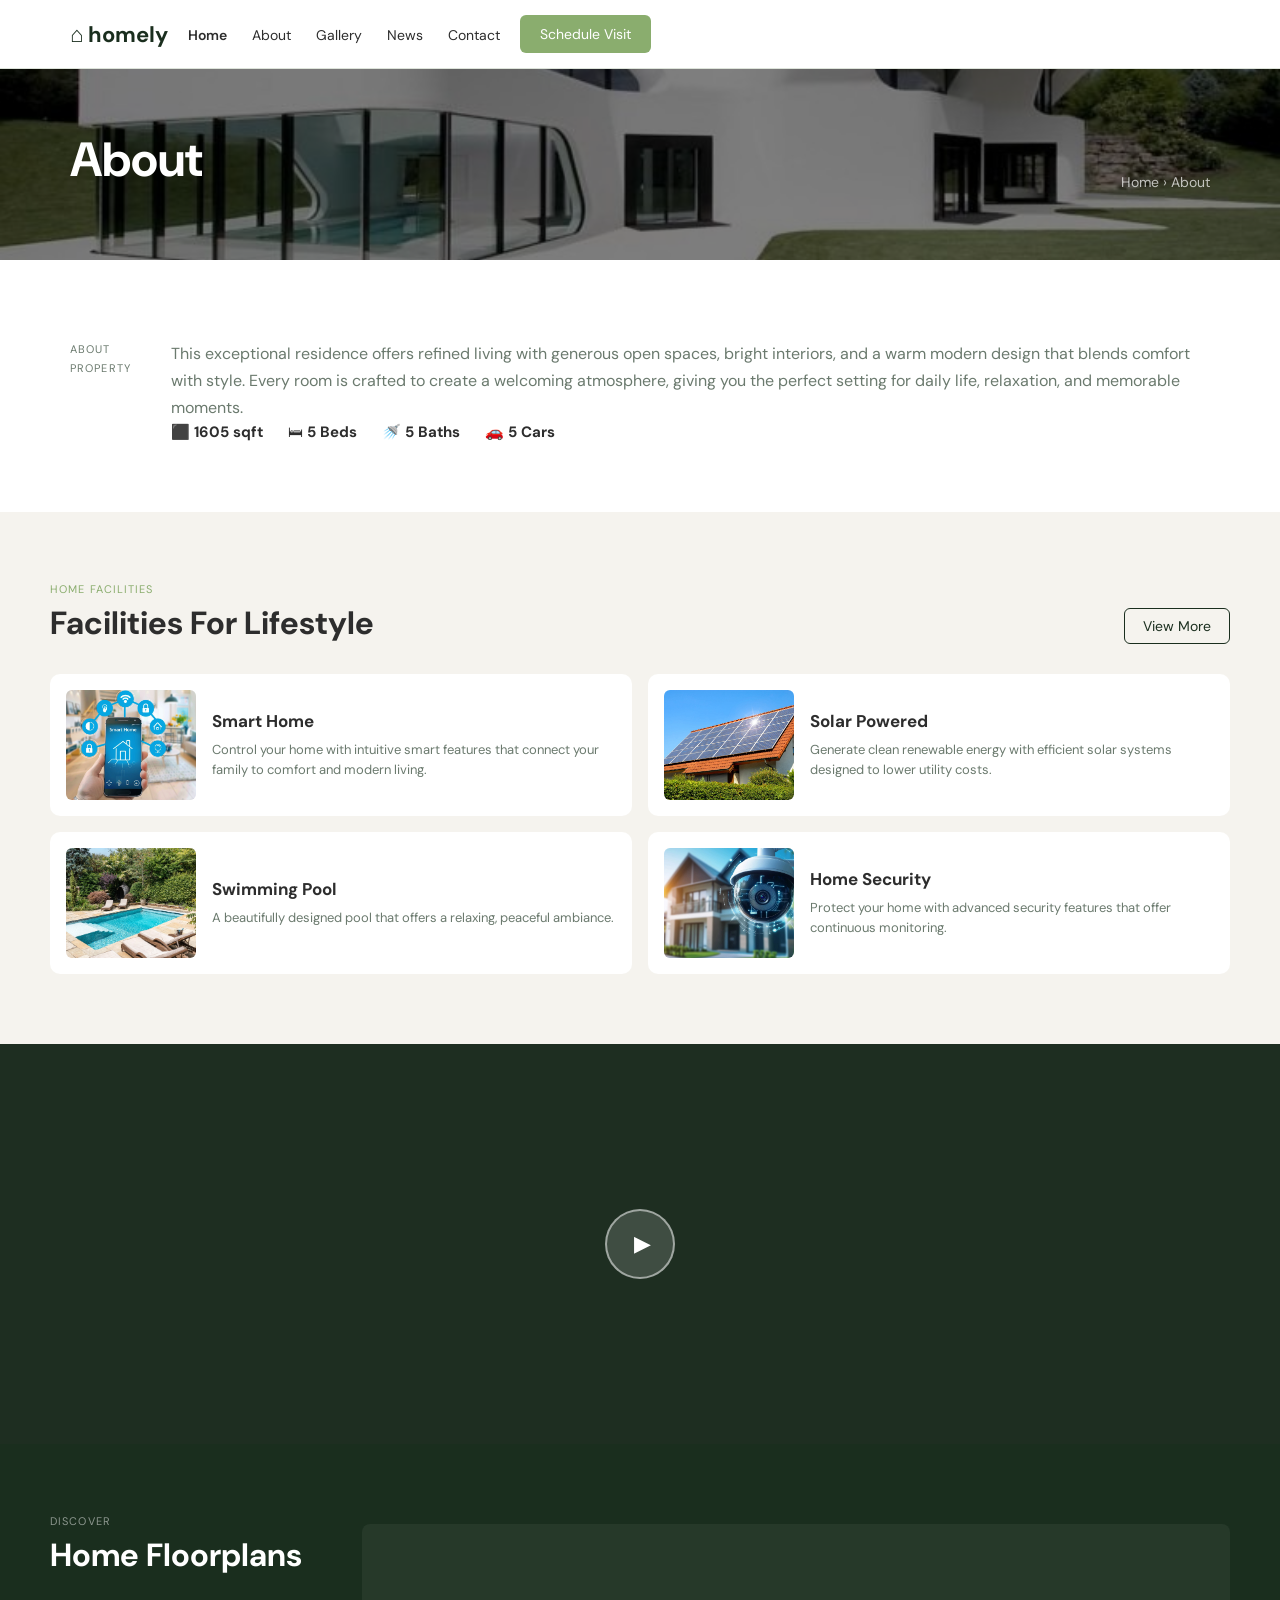
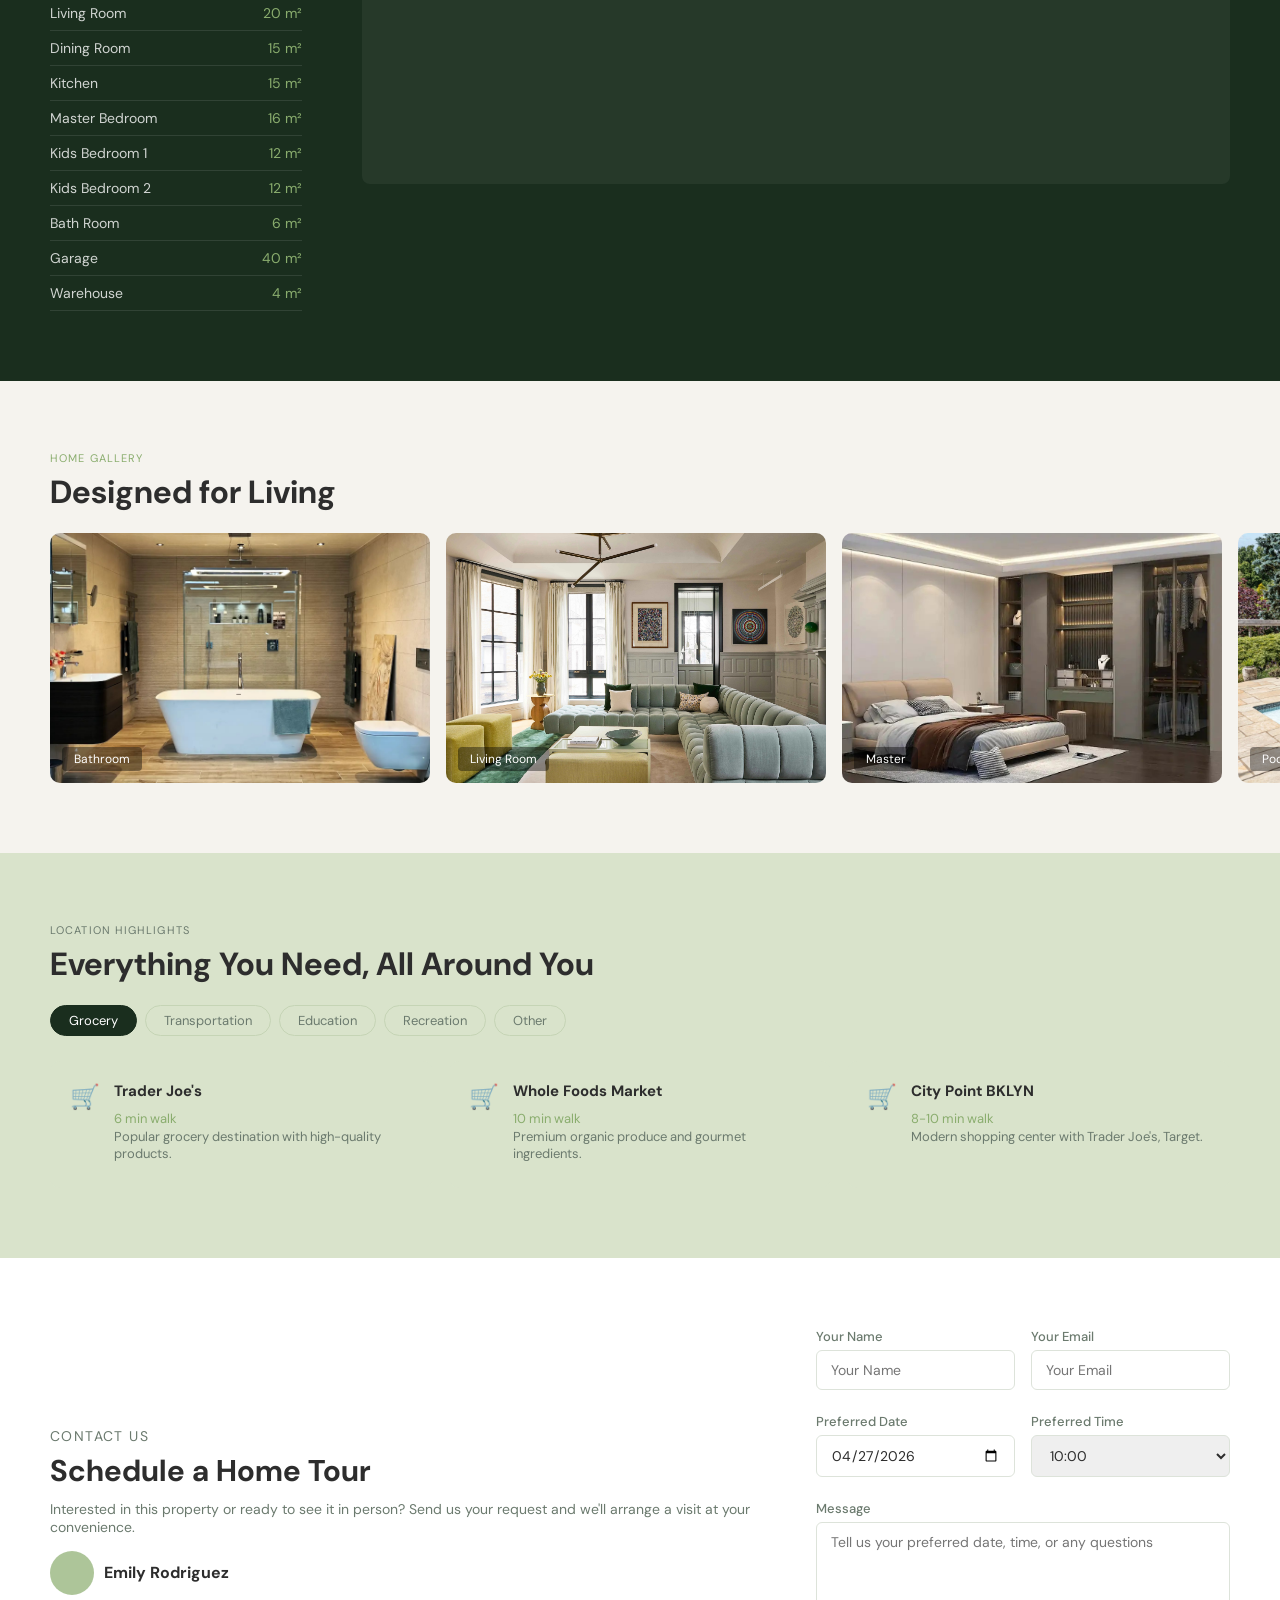
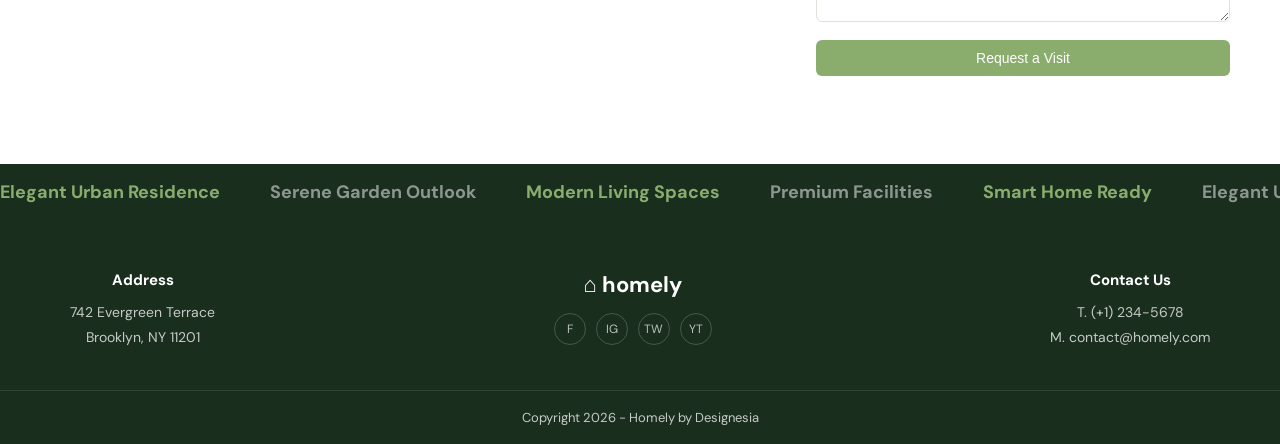
==== about.html @ cbae597f "pagination, about i canvis en el html" ====
<!DOCTYPE html>
<html lang="es">
<head>
    <meta charset="UTF-8">
    <meta name="viewport" content="width=device-width, initial-scale=1.0">
    <meta name="description" content="Homely - Tu próximo hogar perfecto">
    <meta name="keywords" content="Casa, Inmobiliaria, Hogar, Homely">
    <link rel="preconnect" href="https://fonts.googleapis.com">
    <link rel="preconnect" href="https://fonts.gstatic.com" crossorigin>
    <link href="https://fonts.googleapis.com/css2?family=Playfair+Display:wght@600;700&family=DM+Sans:wght@300;400;500&display=swap" rel="stylesheet">
    <link rel="stylesheet" href="styles.css">
    <title>Homely</title>
</head>
<body>

    <header id="header">
        <div class="nav-contenedor">
            <a href="index.html" class="logo" aria-label="Homely - Ir a inicio">⌂ homely</a>
            <nav aria-label="Navegación principal">
                <ul class="nav-links" id="nav-links">
                    <li><a href="index.html" class="activo" aria-current="page">Home</a></li>
                    <li><a href="about.html">About</a></li>
                    <li><a href="#">Gallery</a></li>
                    <li><a href="news.html">News</a></li>
                    <li><a href="contact.html">Contact</a></li>
                </ul>
            </nav>
            <a href="contact.html" class="boton-verde">Schedule Visit</a>
            <button
                class="hamburger"
                id="hamburger"
                aria-label="Abrir menú de navegación"
                aria-expanded="false"
                aria-controls="nav-links"
            >☰</button>
        </div>
    </header>

    <main>

       <section class="hero-pagina">
            <div class="hero-pagina-fondo" style="background-image: url('assets/images/hero.png'); background-size: cover; background-position: center;"></div>
            <div class="hero-pagina-contenido">
                <h1>About</h1>
                <nav>
                    <a href="index.html">Home</a> › About
                </nav>
            </div>
        </section>

        <section class="seccion-about" aria-label="Sobre la propiedad">
            <div class="about-inner">
                <p class="label-blanco">About Property</p>
                <article class="about-derecha">
                    <p>This exceptional residence offers refined living with generous open spaces, bright interiors, and a warm modern design that blends comfort with style. Every room is crafted to create a welcoming atmosphere, giving you the perfect setting for daily life, relaxation, and memorable moments.</p>
                    <ul class="about-stats" aria-label="Características de la propiedad">
                        <li>⬛ <b>1605 sqft</b></li>
                        <li>🛏 <b>5 Beds</b></li>
                        <li>🚿 <b>5 Baths</b></li>
                        <li>🚗 <b>5 Cars</b></li>
                    </ul>
                </article>
            </div>
        </section>

        <section class="seccion-facilities" aria-label="Instalaciones de la propiedad">
            <div class="facilities-cabecera">
                <div>
                    <p class="label-verde">Home Facilities</p>
                    <h2>Facilities For Lifestyle</h2>
                </div>
                <a href="#" class="boton-outline2">View More</a>
            </div>
            <div class="facilities-grid">
                <article class="fac-caja fac-ancha">
                    <div
                        class="fac-imagen"
                        role="img"
                        aria-label="Smart Home: control del hogar desde el móvil"
                        style="background-image: url('assets/images/smart-home.png'); background-size: cover; background-position: center;"
                    ></div>
                    <div>
                        <h3>Smart Home</h3>
                        <p>Control your home with intuitive smart features that connect your family to comfort and modern living.</p>
                    </div>
                </article>
                <article class="fac-caja fac-ancha">
                    <div
                        class="fac-imagen"
                        role="img"
                        aria-label="Solar Powered: paneles solares en el tejado"
                        style="background-image: url('assets/images/solar.png'); background-size: cover; background-position: center;"
                    ></div>
                    <div>
                        <h3>Solar Powered</h3>
                        <p>Generate clean renewable energy with efficient solar systems designed to lower utility costs.</p>
                    </div>
                </article>
                <article class="fac-caja fac-ancha">
                    <div
                        class="fac-imagen"
                        role="img"
                        aria-label="Swimming Pool: piscina exterior con jardín"
                        style="background-image: url('assets/images/piscina.png'); background-size: cover; background-position: center;"
                    ></div>
                    <div>
                        <h3>Swimming Pool</h3>
                        <p>A beautifully designed pool that offers a relaxing, peaceful ambiance.</p>
                    </div>
                </article>
                <article class="fac-caja fac-ancha">
                    <div
                        class="fac-imagen"
                        role="img"
                        aria-label="Home Security: cámara de seguridad inteligente"
                        style="background-image: url('assets/images/seguridad.png'); background-size: cover; background-position: center;"
                    ></div>
                    <div>
                        <h3>Home Security</h3>
                        <p>Protect your home with advanced security features that offer continuous monitoring.</p>
                    </div>
                </article>
            </div>
        </section>

        <section class="seccion-video" aria-label="Vídeo de la propiedad">
            <div class="video-fondo" role="img" aria-label="Exterior de la propiedad con piscina y jardín"></div>
            <button class="boton-play" aria-label="Reproducir vídeo de la propiedad">▶</button>
        </section>

        <section class="seccion-planos" aria-label="Planos de la propiedad">
            <div class="planos-inner">
                <div>
                    <p style="color: rgba(255,255,255,0.5); font-size:11px; letter-spacing:0.1em; text-transform:uppercase; margin-bottom:6px;">Discover</p>
                    <h2 style="color:white; font-size:32px;">Home Floorplans</h2>
                    <ul class="planos-lista" aria-label="Distribución de habitaciones">
                        <li><span>Living Room</span><span>20 m²</span></li>
                        <li><span>Dining Room</span><span>15 m²</span></li>
                        <li><span>Kitchen</span><span>15 m²</span></li>
                        <li><span>Master Bedroom</span><span>16 m²</span></li>
                        <li><span>Kids Bedroom 1</span><span>12 m²</span></li>
                        <li><span>Kids Bedroom 2</span><span>12 m²</span></li>
                        <li><span>Bath Room</span><span>6 m²</span></li>
                        <li><span>Garage</span><span>40 m²</span></li>
                        <li><span>Warehouse</span><span>4 m²</span></li>
                    </ul>
                </div>
                <div class="planos-derecha">
                    <div class="plano-imagen" role="img" aria-label="Plano de la planta principal"></div>
                </div>
            </div>
        </section>

        <section class="seccion-galeria" aria-label="Galería de imágenes de la propiedad">
            <div class="galeria-interior">
                <div class="galeria-cabecera">
                    <p class="label-verde">Home Gallery</p>
                    <h2>Designed for Living</h2>
                </div>
                <div class="galeria-track" id="galeria-track">
                <article
                    class="galeria-item"
                    role="img"
                    aria-label="Baño principal moderno con bañera exenta"
                    style="background-image: url('assets/images/bathroom.png'); background-size: cover; background-position: center;"
                ><span class="galeria-label">Bathroom</span></article>
                <article
                    class="galeria-item"
                    role="img"
                    aria-label="Salón amplio con sofá seccional verde"
                    style="background-image: url('assets/images/living-room.png'); background-size: cover; background-position: center;"
                ><span class="galeria-label">Living Room</span></article>
                <article
                    class="galeria-item"
                    role="img"
                    aria-label="Dormitorio principal con vestidor integrado"
                    style="background-image: url('assets/images/master.png'); background-size: cover; background-position: center;"
                ><span class="galeria-label">Master</span></article>
                <article
                    class="galeria-item"
                    role="img"
                    aria-label="Piscina exterior rodeada de vegetación"
                    style="background-image: url('assets/images/piscina.png'); background-size: cover; background-position: center;"
                ><span class="galeria-label">Pool</span></article>
                </div>
            </div>
        </section>

        <section class="seccion-localizacion" aria-label="Puntos de interés cercanos">
            <div class="localizacion-inner">
                <p style="font-size:11px; letter-spacing:0.1em; text-transform:uppercase; color:#6b7a6e; margin-bottom:6px;">Location Highlights</p>
                <h2>Everything You Need, All Around You</h2>
                <div class="loc-tabs" role="list" aria-label="Categorías de lugares cercanos">
                    <div class="loc-tab loc-tab-activo" role="listitem">Grocery</div>
                    <div class="loc-tab" role="listitem">Transportation</div>
                    <div class="loc-tab" role="listitem">Education</div>
                    <div class="loc-tab" role="listitem">Recreation</div>
                    <div class="loc-tab" role="listitem">Other</div>
                </div>
                <div class="loc-cajas">
                    <article class="loc-caja">
                        <span style="font-size:24px;" aria-hidden="true">🛒</span>
                        <div>
                            <h3>Trader Joe's</h3>
                            <span style="color:#8aad6e; font-size:13px;">6 min walk</span>
                            <p>Popular grocery destination with high-quality products.</p>
                        </div>
                    </article>
                    <article class="loc-caja">
                        <span style="font-size:24px;" aria-hidden="true">🛒</span>
                        <div>
                            <h3>Whole Foods Market</h3>
                            <span style="color:#8aad6e; font-size:13px;">10 min walk</span>
                            <p>Premium organic produce and gourmet ingredients.</p>
                        </div>
                    </article>
                    <article class="loc-caja">
                        <span style="font-size:24px;" aria-hidden="true">🛒</span>
                        <div>
                            <h3>City Point BKLYN</h3>
                            <span style="color:#8aad6e; font-size:13px;">8-10 min walk</span>
                            <p>Modern shopping center with Trader Joe's, Target.</p>
                        </div>
                    </article>
                </div>
            </div>
        </section>

        <section class="seccion-contacto-preview" aria-label="Contacto y reserva de visita">
            <div class="contacto-preview-inner">
                <div>
                    <p class="label-verde">Contact Us</p>
                    <h2>Schedule a Home Tour</h2>
                    <p>Interested in this property or ready to see it in person? Send us your request and we'll arrange a visit at your convenience.</p>
                    <div style="display:flex; align-items:center; gap:10px; margin-top:15px;">
                        <div class="foto-agente" style="width:44px; height:44px;" role="img" aria-label="Foto de Emily Rodriguez"></div>
                        <b>Emily Rodriguez</b>
                    </div>
                </div>
                <div class="formulario-derecha">
                    <form id="formulario-contacto" novalidate aria-label="Formulario de reserva de visita">
                        <div class="fila-formulario">
                            <div class="campo">
                                <!-- Label visible asociado al input -->
                                <label for="nombre">Your Name</label>
                                <input type="text" id="nombre" name="nombre" placeholder="Your Name" aria-required="true">
                                <span class="error-texto" id="error-nombre" role="alert" aria-live="polite"></span>
                            </div>
                            <div class="campo">
                                <label for="email">Your Email</label>
                                <input type="email" id="email" name="email" placeholder="Your Email" aria-required="true">
                                <span class="error-texto" id="error-email" role="alert" aria-live="polite"></span>
                            </div>
                        </div>
                        <div class="fila-formulario">
                            <div class="campo">
                                <label for="fecha">Preferred Date</label>
                                <input type="date" id="fecha" name="fecha" value="2026-04-27" aria-required="true">
                                <span class="error-texto" id="error-fecha" role="alert" aria-live="polite"></span>
                            </div>
                            <div class="campo">
                                <label for="hora">Preferred Time</label>
                                <select id="hora" name="hora" aria-required="true">
                                    <option value="09:00">09:00</option>
                                    <option value="10:00" selected>10:00</option>
                                    <option value="11:00">11:00</option>
                                    <option value="12:00">12:00</option>
                                    <option value="14:00">14:00</option>
                                    <option value="16:00">16:00</option>
                                    <option value="17:00">17:00</option>
                                </select>
                            </div>
                        </div>
                        <div class="campo">
                            <label for="mensaje">Message</label>
                            <textarea id="mensaje" name="mensaje" placeholder="Tell us your preferred date, time, or any questions" rows="4"></textarea>
                        </div>
                        <button type="submit" class="boton-verde">Request a Visit</button>
                        <span class="error-texto" id="exito-msg" role="alert" aria-live="polite"></span>
                    </form>
                </div>
            </div>
        </section>

        <div class="ticker-wrap" aria-hidden="true">
            <div class="ticker">
                <span>Elegant Urban Residence</span>
                <span>Serene Garden Outlook</span>
                <span>Modern Living Spaces</span>
                <span>Premium Facilities</span>
                <span>Smart Home Ready</span>
                <span>Elegant Urban Residence</span>
                <span>Serene Garden Outlook</span>
                <span>Modern Living Spaces</span>
            </div>
        </div>

    </main>

<footer>
    <div class="footer-grid">
        <div style="text-align:center;">
            <h4>Address</h4>
            <p>742 Evergreen Terrace<br>Brooklyn, NY 11201</p>
        </div>
        <div style="text-align:center;">
            <a href="index.html" class="logo" style="color:white;" aria-label="Homely - Ir a inicio">⌂ homely</a>
            <div class="footer-social">
                <a href="#" aria-label="Facebook">f</a>
                <a href="#" aria-label="Instagram">ig</a>
                <a href="#" aria-label="Twitter">tw</a>
                <a href="#" aria-label="YouTube">yt</a>
            </div>
        </div>
        <div style="text-align:center;">
            <h4>Contact Us</h4>
            <p>T. (+1) 234-5678</p>
            <p>M. contact@homely.com</p>
        </div>
    </div>
    <div class="footer-inferior">
        <p>Copyright 2026 - Homely by Designesia</p>
    </div>
</footer>
---- styles.css ----
* {
    margin: 0;
    padding: 0;
    box-sizing: border-box;
}

body {
    font-family: 'DM Sans', sans-serif;
    color: #2d2d2d;
}

a {
    text-decoration: none;
    color: inherit;
}

ul {
    list-style: none;
}

header {
    position: fixed;
    top: 0;
    left: 0;
    right: 0;
    z-index: 100;
    background: white;
    border-bottom: 1px solid #dde3da;
}

.nav-contenedor {
    max-width: 1180px;
    margin: 0 auto;
    padding: 0 20px;
    display: flex;
    align-items: center;
    gap: 20px;
    height: 68px;
}

.logo {
    font-size: 22px;
    font-weight: 700;
    color: #1a2e1e;
}

.nav-links {
    display: flex;
    gap: 25px;
    margin-left: auto;
}

.nav-links a {
    font-size: 14px;
    color: #2d2d2d;
}

.nav-links a.activo {
    font-weight: 600;
}

.boton-verde {
    background: #8aad6e;
    color: white;
    padding: 10px 20px;
    border-radius: 6px;
    font-size: 14px;
    display: inline-block;
    border: none;
    cursor: pointer;
}

.boton-outline {
    border: 1px solid white;
    color: white;
    padding: 8px 16px;
    border-radius: 6px;
    font-size: 13px;
    display: inline-block;
}

.boton-outline2 {
    border: 1px solid #1a2e1e;
    color: #1a2e1e;
    padding: 8px 18px;
    border-radius: 6px;
    font-size: 14px;
    display: inline-block;
}

.hamburger {
    display: none;
    font-size: 22px;
    margin-left: auto;
}

.label-seccion {
    font-size: 11px;
    letter-spacing: 0.1em;
    text-transform: uppercase;
    color: #6b7a6e;
    margin-bottom: 6px;
}

.label-verde {
    font-size: 11px;
    letter-spacing: 0.1em;
    text-transform: uppercase;
    color: #8aad6e;
    margin-bottom: 6px;
}

.label-blanco {
    font-size: 11px;
    letter-spacing: 0.1em;
    text-transform: uppercase;
    color: white;
    margin-bottom: 6px;
}

.seccion-hero {
    position: relative;
    min-height: 100vh;
    display: flex;
    align-items: center;
    padding-top: 68px;
    overflow: hidden;
}

.hero-fondo {
    position: absolute;
    top: 0;
    left: 0;
    right: 0;
    bottom: 0;
    background: #2a3d2e;
}

.hero-fondo::after {
    content: '';
    position: absolute;
    inset: 0;
    background: rgba(0,0,0,0.45);
}

.hero-texto {
    position: relative;
    z-index: 1;
    max-width: 1180px;
    margin: 0 auto;
    padding: 60px 20px;
    flex: 1;
}

.hero-texto h1 {
    font-family: 'DM Sans', sans-serif;
    font-weight: 700;
    font-size: 50px;
    color: white;
    line-height: 1.2;
    margin-bottom: 20px;
    max-width: 560px;
}

.hero-texto p {
    color: rgba(255,255,255,0.6);
    margin-bottom: 30px;
    font-size: 14px;
}

.hero-tarjeta {
    position: relative;
    z-index: 1;
    background: rgba(255,255,255,0.1);
    border-radius: 10px;
    padding: 20px;
    color: white;
    width: 220px;
    margin-right: 40px;
    display: flex;
    flex-direction: column;
    gap: 8px;
    flex-shrink: 0;
}

.foto-agente {
    width: 56px;
    height: 56px;
    border-radius: 50%;
    background: #8aad6e;
    opacity: 0.7;
}

.seccion-about {
    padding: 70px 20px;
    max-width: 1180px;
    margin: 0 auto;
}

.about-inner {
    display: flex;
    gap: 40px;
    margin-top: 10px;
}

.about-inner p {
    color: #6b7a6e;
    line-height: 1.7;
    flex: 1;
}

.about-stats {
    display: flex;
    gap: 25px;
    align-items: center;
}

.about-stats li {
    font-weight: 500;
    font-size: 15px;
}

.seccion-facilities {
    background: #f5f3ee;
    padding: 70px 20px;
}

.facilities-cabecera {
    max-width: 1180px;
    margin: 0 auto 30px auto;
    display: flex;
    justify-content: space-between;
    align-items: flex-end;
}

.facilities-cabecera h2 {
    font-family: 'DM Sans', sans-serif;
    font-weight: 700;
    font-size: 32px;
}

.facilities-grid {
    max-width: 1180px;
    margin: 0 auto;
    display: grid;
    grid-template-columns: 1fr 1fr;
    gap: 16px;
}

.fac-caja {
    background: white;
    border-radius: 10px;
    padding: 16px;
}

.fac-ancha {
    display: flex;
    gap: 16px;
    align-items: center;
}

.fac-ancha .fac-imagen {
    width: 130px;
    height: 110px;
    border-radius: 6px;
    flex-shrink: 0;
}

.fac-caja h3 {
    font-family: 'DM Sans', sans-serif;
    font-weight: 700;
    font-size: 17px;
    margin-bottom: 8px;
}

.fac-caja p {
    font-size: 13px;
    color: #6b7a6e;
    line-height: 1.5;
}

.seccion-video {
    position: relative;
    height: 400px;
    display: flex;
    align-items: center;
    justify-content: center;
}

.video-fondo {
    position: absolute;
    inset: 0;
    background: #1e2e21;
}

.boton-play {
    position: relative;
    z-index: 1;
    width: 70px;
    height: 70px;
    border-radius: 50%;
    background: rgba(255,255,255,0.15);
    border: 2px solid rgba(255,255,255,0.5);
    color: white;
    font-size: 22px;
    cursor: pointer;
    display: flex;
    align-items: center;
    justify-content: center;
    padding-left: 4px;
}

.seccion-planos {
    background: #1a2e1e;
    padding: 70px 20px;
}

.planos-inner {
    max-width: 1180px;
    margin: 0 auto;
    display: flex;
    gap: 60px;
}

.planos-lista {
    margin-top: 20px;
}

.planos-lista li {
    display: flex;
    justify-content: space-between;
    border-bottom: 1px solid rgba(255,255,255,0.1);
    padding: 8px 0;
    font-size: 14px;
    color: rgba(255,255,255,0.8);
}

.planos-lista li span:last-child {
    color: #8aad6e;
}

.planos-derecha {
    flex: 1;
}

.plano-imagen {
    width: 100%;
    height: 260px;
    border-radius: 8px;
    background: rgba(255,255,255,0.05);
    margin-top: 10px;
}

.seccion-galeria {
    background: #f5f3ee;
    padding: 70px 20px;
}

.galeria-interior {
    max-width: 1180px;
    margin: 0 auto;
}

.galeria-cabecera {
    margin-bottom: 20px;
}

.galeria-cabecera h2 {
    font-family: 'DM Sans', sans-serif;
    font-weight: 700;
    font-size: 32px;
}

.galeria-track {
    display: flex;
    gap: 16px;
}

.galeria-item {
    width: 380px;
    height: 250px;
    border-radius: 10px;
    position: relative;
    flex-shrink: 0;
}

.galeria-label {
    position: absolute;
    bottom: 12px;
    left: 12px;
    background: rgba(0,0,0,0.4);
    color: white;
    padding: 4px 12px;
    border-radius: 4px;
    font-size: 12px;
}

.seccion-localizacion {
    background: #d9e3cb;
    padding: 70px 20px;
}

.localizacion-inner {
    max-width: 1180px;
    margin: 0 auto;
}

.localizacion-inner h2 {
    font-family: 'DM Sans', sans-serif;
    font-weight: 700;
    font-size: 32px;
    margin-bottom: 20px;
}

.loc-tabs {
    display: flex;
    gap: 8px;
    margin-bottom: 25px;
}

.loc-tab {
    padding: 6px 18px;
    border-radius: 20px;
    border: 1px solid #c5d4b5;
    font-size: 13px;
    color: #6b7a6e;
    background: #d9e3cb;
}

.loc-tab-activo {
    background: #1a2e1e;
    color: white;
    border-color: #1a2e1e;
}

.loc-cajas {
    display: flex;
    gap: 16px;
}

.loc-caja {
    background: #d9e3cb;
    border-radius: 10px;
    padding: 20px;
    display: flex;
    gap: 14px;
    flex: 1;
}

.loc-caja h3 {
    font-size: 15px;
    margin-bottom: 6px;
}

.loc-caja p {
    font-size: 13px;
    color: #6b7a6e;
    margin-bottom: 6px;
}

.seccion-contacto-preview {
    padding: 70px 20px;
}

.contacto-preview-inner {
    max-width: 1180px;
    margin: 0 auto;
    display: flex;
    align-items: center;
    justify-content: space-between;
    gap: 30px;
}

.contacto-preview-inner h2 {
    font-family: 'DM Sans', sans-serif;
    font-weight: 700;
    font-size: 30px;
    margin-bottom: 10px;
}

.contacto-preview-inner p {
    color: #6b7a6e;
    font-size: 14px;
}

.ticker-wrap {
    background: #1a2e1e;
    overflow: hidden;
    padding: 16px 0;
}

.ticker {
    display: flex;
    gap: 50px;
    width: max-content;
    animation: mover 25s linear infinite;
}

.ticker span {
    font-family: 'DM Sans', sans-serif;
    font-weight: 700;
    font-size: 18px;
    color: rgba(255,255,255,0.5);
    white-space: nowrap;
}

.ticker span:nth-child(odd) {
    color: #8aad6e;
}

@keyframes mover {
    from { transform: translateX(0); }
    to { transform: translateX(-50%); }
}

footer {
    background: #1a2e1e;
    color: rgba(255,255,255,0.75);
    padding-top: 50px;
}

.footer-grid {
    max-width: 1180px;
    margin: 0 auto;
    padding: 0 20px 40px 20px;
    display: flex;
    justify-content: space-between;
    gap: 30px;
}

.footer-grid h4 {
    color: white;
    margin-bottom: 10px;
    font-size: 15px;
}

.footer-grid p {
    font-size: 14px;
    line-height: 1.8;
}

.footer-social {
    display: flex;
    gap: 10px;
    margin-top: 14px;
    justify-content: center;
}

.footer-social a {
    width: 32px;
    height: 32px;
    border-radius: 50%;
    border: 1px solid rgba(255,255,255,0.2);
    display: flex;
    align-items: center;
    justify-content: center;
    font-size: 12px;
    color: rgba(255,255,255,0.7);
    text-transform: uppercase;
}

.footer-inferior {
    border-top: 1px solid rgba(255,255,255,0.1);
    text-align: center;
    padding: 18px;
    font-size: 13px;
}

.hero-pagina {
    position: relative;
    height: 260px;
    overflow: hidden;
    padding-top: 68px;
}

.hero-pagina-fondo {
    position: absolute;
    inset: 0;
    background: #2a3d2e;
}

.hero-pagina-fondo::after {
    content: '';
    position: absolute;
    inset: 0;
    background: rgba(0,0,0,0.5);
}

.hero-pagina-contenido {
    position: relative;
    z-index: 1;
    max-width: 1180px;
    margin: 0 auto;
    padding: 60px 20px 30px 20px;
    display: flex;
    justify-content: space-between;
    align-items: flex-end;
}

.hero-pagina-contenido h1 {
    color: white;
    font-family: 'DM Sans', sans-serif;
    font-weight: 700;
    font-size: 48px;
}

.hero-pagina-contenido nav {
    color: rgba(255,255,255,0.7);
    font-size: 14px;
}

.hero-pagina-contenido nav a {
    color: rgba(255,255,255,0.7);
}

.seccion-formulario {
    padding: 70px 20px;
    max-width: 1180px;
    margin: 0 auto;
}

.formulario-layout {
    display: flex;
    gap: 60px;
}

.formulario-izquierda {
    width: 320px;
    flex-shrink: 0;
}

.formulario-izquierda p {
    color: #6b7a6e;
    font-size: 14px;
    line-height: 1.7;
}

.formulario-derecha {
    flex: 1;
}

.formulario-derecha form {
    display: flex;
    flex-direction: column;
    gap: 18px;
}

.fila-formulario {
    display: flex;
    gap: 16px;
}

.fila-formulario .campo {
    flex: 1;
}

.campo {
    display: flex;
    flex-direction: column;
    gap: 5px;
}

.campo label {
    font-size: 13px;
    font-weight: 500;
    color: #6b7a6e;
}

.campo input,
.campo select,
.campo textarea {
    padding: 10px 14px;
    border: 1px solid #dde3da;
    border-radius: 6px;
    font-family: 'DM Sans', sans-serif;
    font-size: 14px;
    color: #2d2d2d;
}

.campo textarea {
    resize: vertical;
    min-height: 100px;
}

.error-texto {
    color: red;
    font-size: 12px;
}

.boton-flecha {
    width: 36px;
    height: 36px;
    border-radius: 50%;
    border: 1px solid #dde3da;
    font-size: 16px;
    cursor: pointer;
    background: white;
    margin-left: 6px;
}

.news-paginacion {
    display: flex;
    justify-content: center;
    align-items: center;
    gap: 8px;
}

.pag-btn {
    width: 36px;
    height: 36px;
    border-radius: 50%;
    border: 1px solid #dde3da;
    background: white;
    font-size: 18px;
    cursor: pointer;
    color: #2d2d2d;
}

.pag-num {
    width: 36px;
    height: 36px;
    border-radius: 50%;
    border: 1px solid #dde3da;
    background: white;
    font-size: 14px;
    cursor: pointer;
    color: #2d2d2d;
}

.pag-activo {
    background: #8aad6e;
    border-color: #8aad6e;
    color: white;
}

@media (max-width: 768px) {
    .hamburger {
        display: block;
    }

    .nav-links {
        display: none;
    }

    .nav-contenedor .boton-verde {
        display: none;
    }

    .hero-texto h1 {
        font-size: 30px;
    }

    .hero-tarjeta {
        display: none;
    }

    .facilities-grid {
        grid-template-columns: 1fr;
    }

    .fac-ancha {
        flex-direction: column;
    }

    .fac-ancha .fac-imagen {
        width: 100%;
        height: 160px;
    }

    .planos-inner {
        flex-direction: column;
    }

    .galeria-item {
        width: 80%;
    }

    .loc-cajas {
        flex-direction: column;
    }

    .footer-grid {
        flex-direction: column;
        text-align: center;
    }

    .formulario-layout {
        flex-direction: column;
        gap: 30px;
    }

    .formulario-izquierda {
        width: 100%;
    }

    .fila-formulario {
        flex-direction: column;
    }

    .about-inner {
        flex-direction: column;
    }

    .contacto-preview-inner {
        flex-direction: column;
        text-align: center;
    }

    .hero-pagina-contenido {
        flex-direction: column;
        align-items: flex-start;
        gap: 10px;
    }
}

.header-scroll {
    background: white;
    box-shadow: 0 2px 10px rgba(0,0,0,0.1);
}

.nav-links.abierto {
    display: flex;
    position: fixed;
    top: 68px;
    left: 0;
    right: 0;
    background: white;
    flex-direction: column;
    padding: 20px;
    border-bottom: 1px solid #dde3da;
    z-index: 999;
}

.input-error {
    border-color: red !important;
}


.seccion-news {
    padding: 70px 20px;
    max-width: 1180px;
    margin: 0 auto;
}

.news-grid {
    display: grid;
    grid-template-columns: 1fr 1fr 1fr;
    gap: 20px;
    margin-bottom: 50px;
}

.news-caja {
    border-radius: 10px;
    overflow: hidden;
}

.news-imagen {
    position: relative;
    height: 280px;
    border-radius: 10px;
    overflow: hidden;
}

.news-fecha {
    position: absolute;
    top: 16px;
    right: 16px;
    background: rgba(255,255,255,0.15);
    backdrop-filter: blur(4px);
    color: white;
    text-align: center;
    padding: 6px 10px;
    border-radius: 6px;
    min-width: 44px;
}

.news-dia {
    display: block;
    font-size: 20px;
    font-weight: 700;
    line-height: 1;
}

.news-mes {
    display: block;
    font-size: 12px;
}

.news-overlay {
    position: absolute;
    bottom: 0;
    left: 0;
    right: 0;
    background: linear-gradient(to top, rgba(0,0,0,0.7) 0%, transparent 100%);
    padding: 40px 16px 16px 16px;
}

.news-overlay h2 {
    color: white;
    font-size: 16px;
    font-weight: 600;
    line-height: 1.4;
}

@media (max-width: 768px) {
    .news-grid {
        grid-template-columns: 1fr;
    }
}
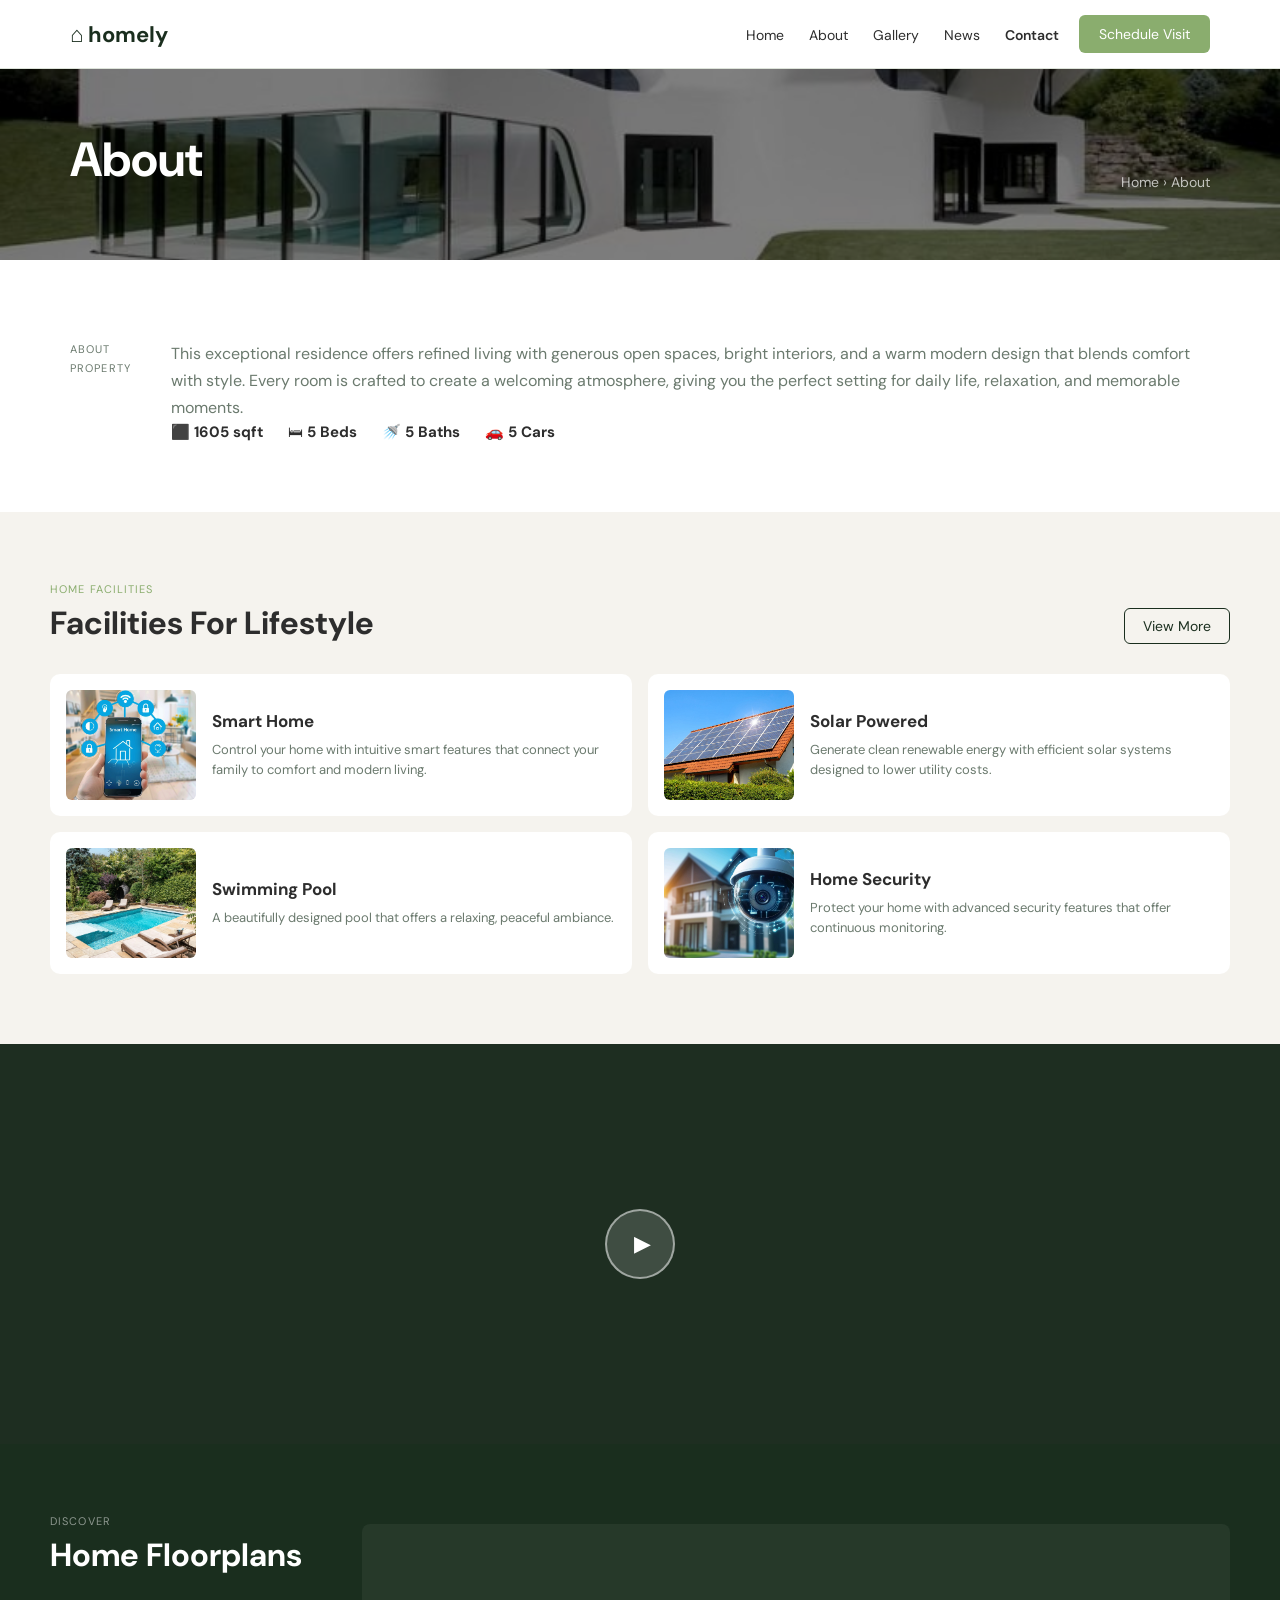
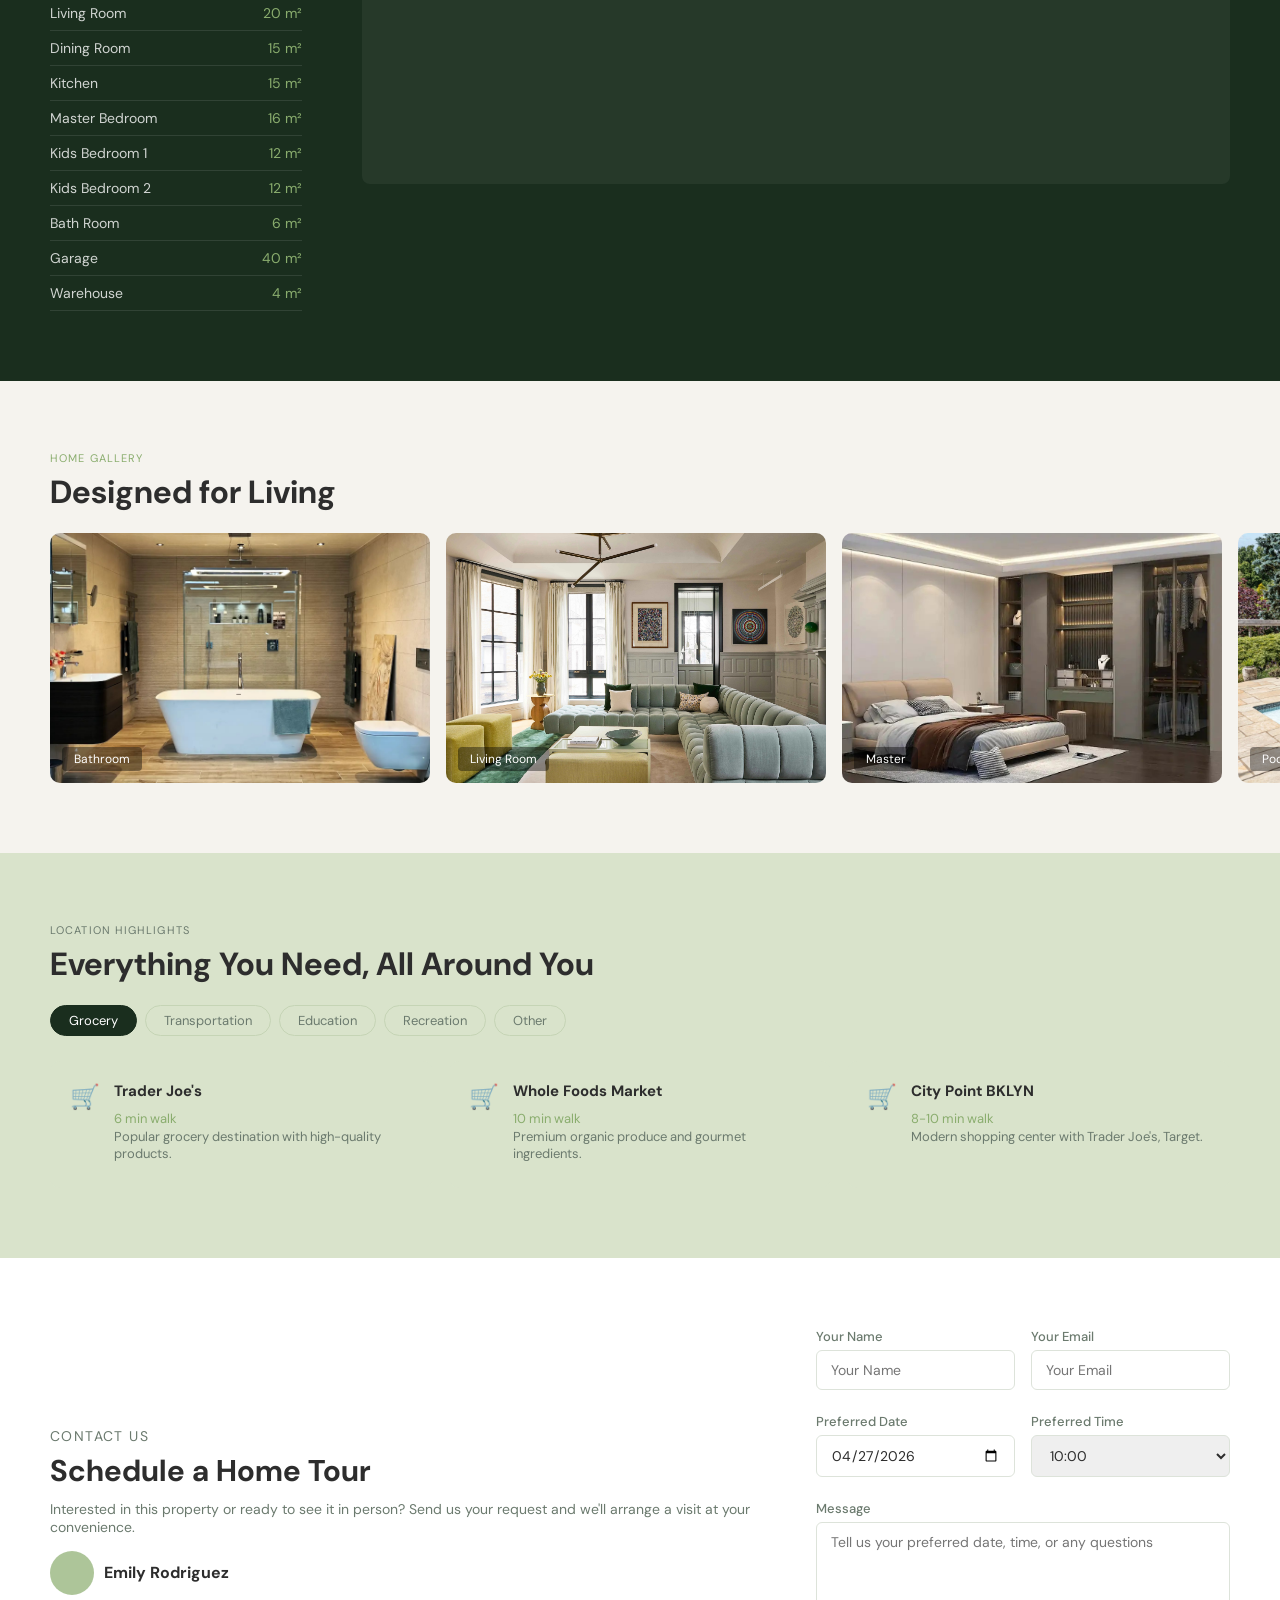
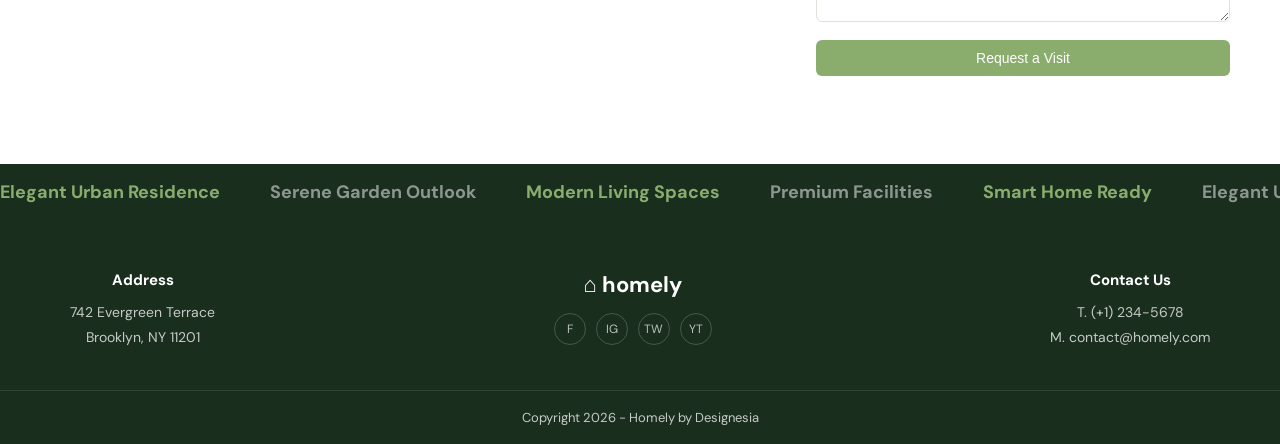
==== commit da45c2c3: "petits canvis header" ====
--- a/about.html
+++ b/about.html
@@ -15,24 +15,16 @@
 
     <header id="header">
         <div class="nav-contenedor">
-            <a href="index.html" class="logo" aria-label="Homely - Ir a inicio">⌂ homely</a>
-            <nav aria-label="Navegación principal">
-                <ul class="nav-links" id="nav-links">
-                    <li><a href="index.html" class="activo" aria-current="page">Home</a></li>
-                    <li><a href="about.html">About</a></li>
-                    <li><a href="#">Gallery</a></li>
-                    <li><a href="news.html">News</a></li>
-                    <li><a href="contact.html">Contact</a></li>
-                </ul>
-            </nav>
+            <a href="index.html" class="logo">⌂ homely</a>
+            <ul class="nav-links" id="nav-links">
+                <li><a href="index.html">Home</a></li>
+                <li><a href="about.html">About</a></li>
+                <li><a href="#">Gallery</a></li>
+                <li><a href="#">News</a></li>
+                <li><a href="contact.html" class="activo">Contact</a></li>
+            </ul>
             <a href="contact.html" class="boton-verde">Schedule Visit</a>
-            <button
-                class="hamburger"
-                id="hamburger"
-                aria-label="Abrir menú de navegación"
-                aria-expanded="false"
-                aria-controls="nav-links"
-            >☰</button>
+            <button class="hamburger" id="hamburger" aria-label="Abrir menú de navegación" aria-expanded="false" aria-controls="nav-links">☰</button>
         </div>
     </header>
 
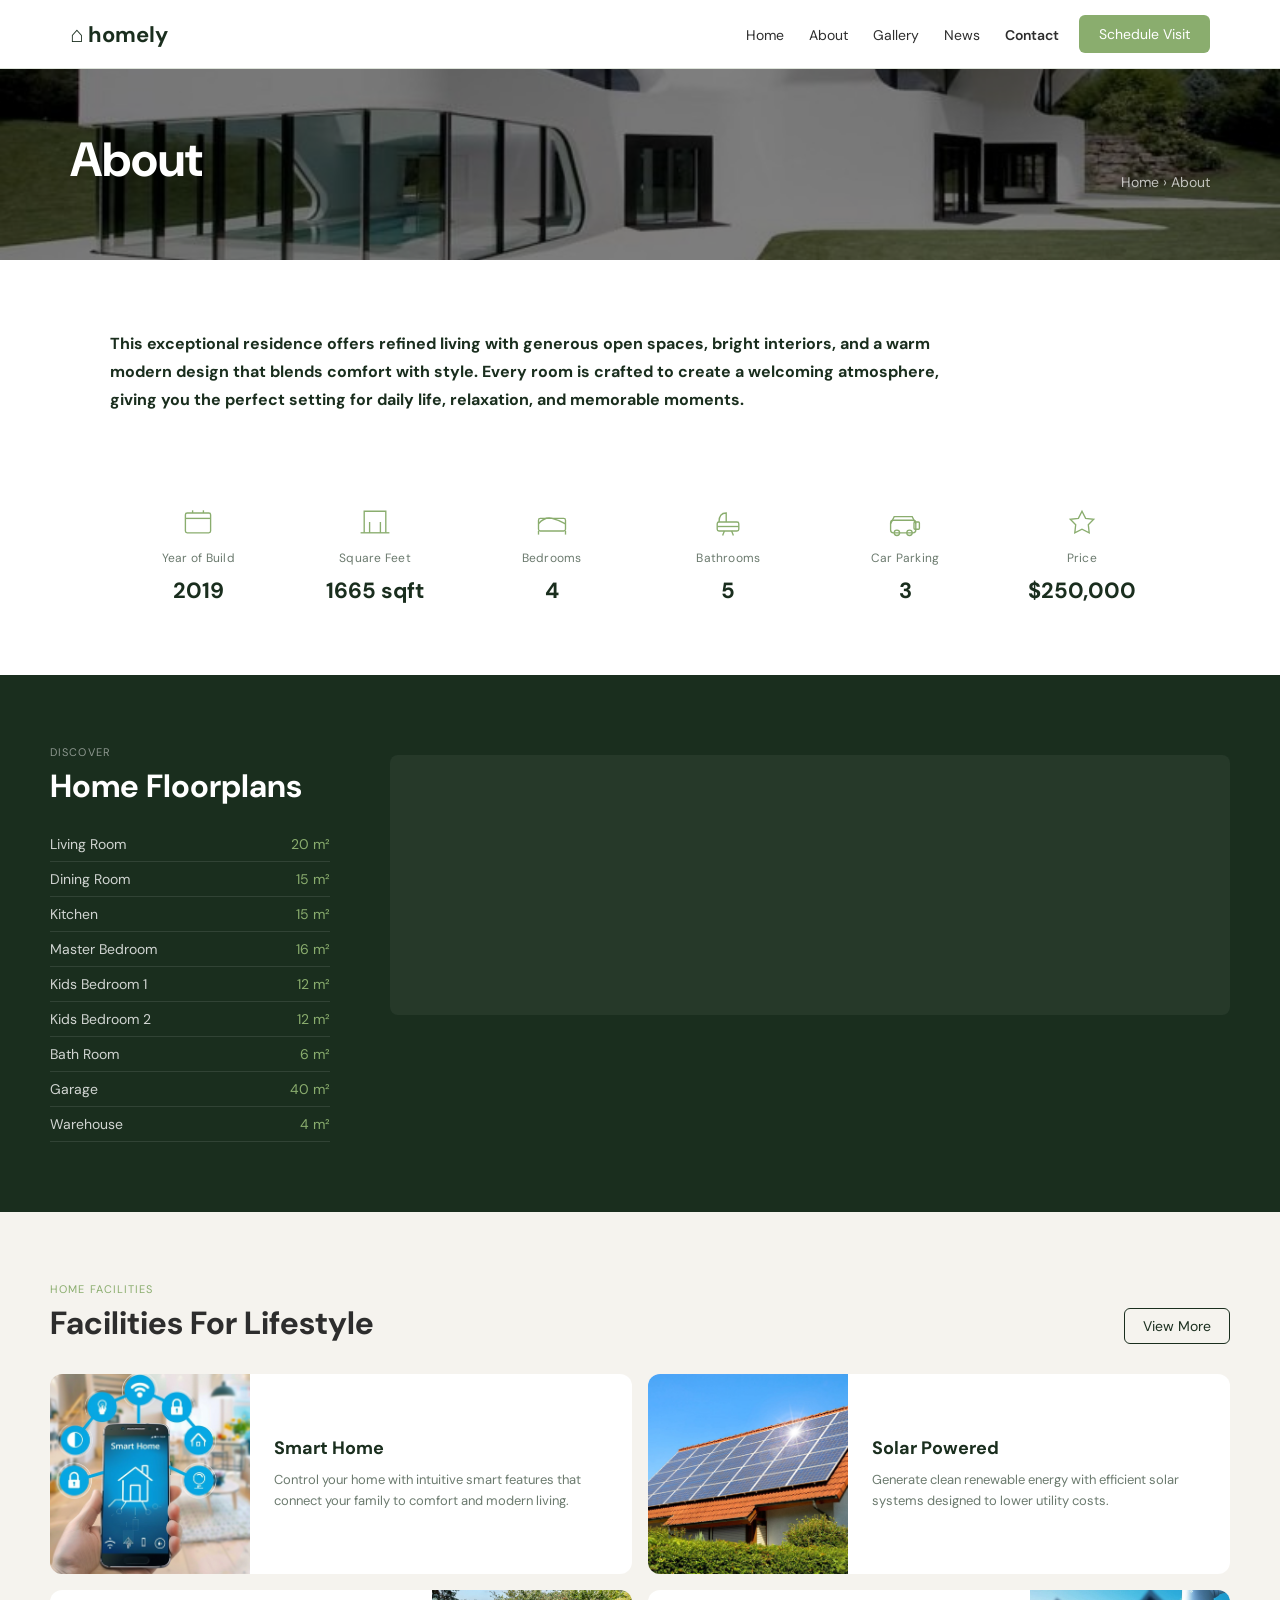
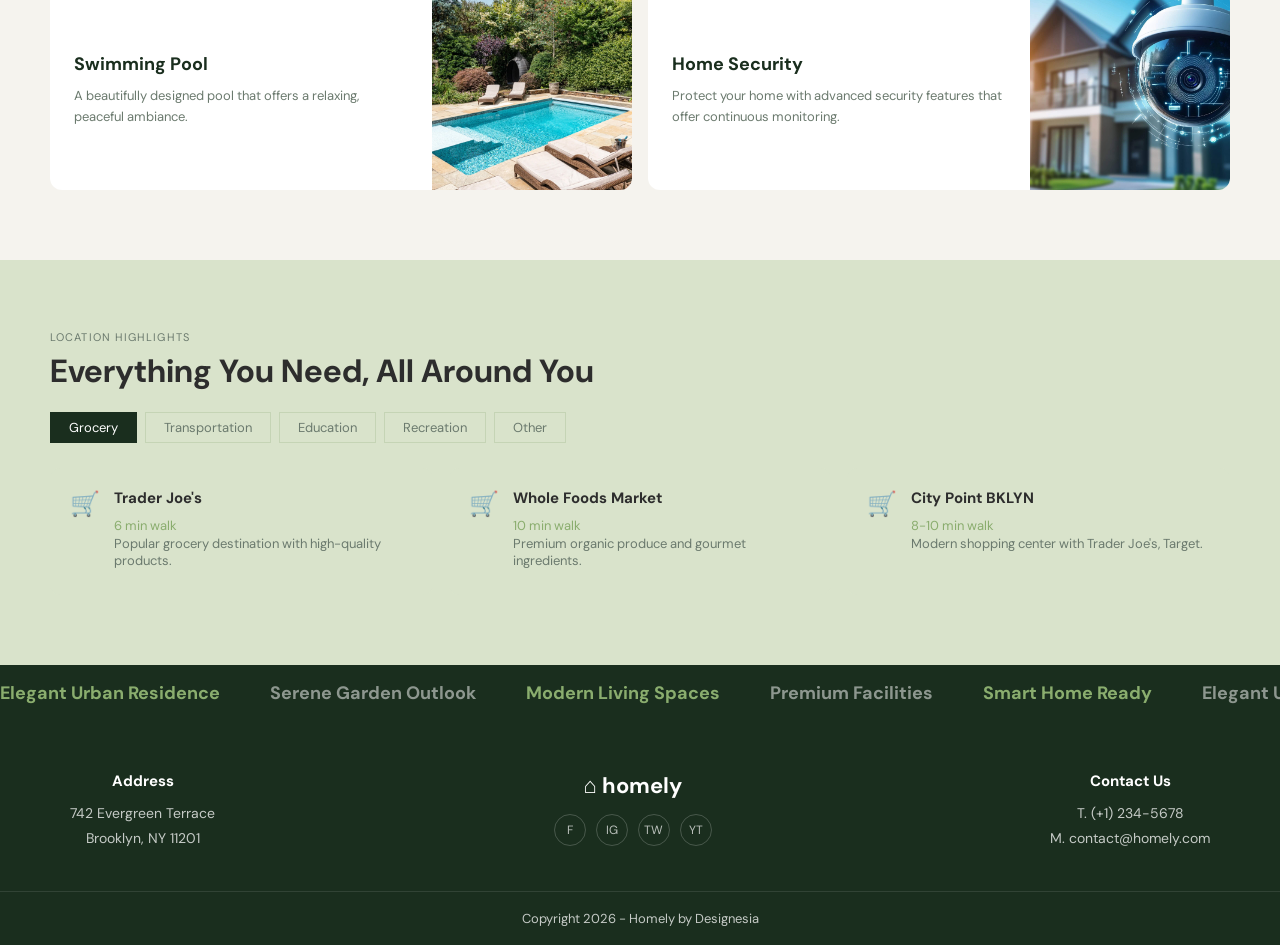
==== commit bed4e9d3: "canvis generals i pagina about" ====
--- a/about.html
+++ b/about.html
@@ -30,7 +30,7 @@
 
     <main>
 
-       <section class="hero-pagina">
+        <section class="hero-pagina">
             <div class="hero-pagina-fondo" style="background-image: url('assets/images/hero.png'); background-size: cover; background-position: center;"></div>
             <div class="hero-pagina-contenido">
                 <h1>About</h1>
@@ -41,83 +41,39 @@
         </section>
 
         <section class="seccion-about" aria-label="Sobre la propiedad">
-            <div class="about-inner">
-                <p class="label-blanco">About Property</p>
-                <article class="about-derecha">
-                    <p>This exceptional residence offers refined living with generous open spaces, bright interiors, and a warm modern design that blends comfort with style. Every room is crafted to create a welcoming atmosphere, giving you the perfect setting for daily life, relaxation, and memorable moments.</p>
-                    <ul class="about-stats" aria-label="Características de la propiedad">
-                        <li>⬛ <b>1605 sqft</b></li>
-                        <li>🛏 <b>5 Beds</b></li>
-                        <li>🚿 <b>5 Baths</b></li>
-                        <li>🚗 <b>5 Cars</b></li>
-                    </ul>
-                </article>
-            </div>
-        </section>
-
-        <section class="seccion-facilities" aria-label="Instalaciones de la propiedad">
-            <div class="facilities-cabecera">
-                <div>
-                    <p class="label-verde">Home Facilities</p>
-                    <h2>Facilities For Lifestyle</h2>
-                </div>
-                <a href="#" class="boton-outline2">View More</a>
-            </div>
-            <div class="facilities-grid">
-                <article class="fac-caja fac-ancha">
-                    <div
-                        class="fac-imagen"
-                        role="img"
-                        aria-label="Smart Home: control del hogar desde el móvil"
-                        style="background-image: url('assets/images/smart-home.png'); background-size: cover; background-position: center;"
-                    ></div>
-                    <div>
-                        <h3>Smart Home</h3>
-                        <p>Control your home with intuitive smart features that connect your family to comfort and modern living.</p>
-                    </div>
-                </article>
-                <article class="fac-caja fac-ancha">
-                    <div
-                        class="fac-imagen"
-                        role="img"
-                        aria-label="Solar Powered: paneles solares en el tejado"
-                        style="background-image: url('assets/images/solar.png'); background-size: cover; background-position: center;"
-                    ></div>
-                    <div>
-                        <h3>Solar Powered</h3>
-                        <p>Generate clean renewable energy with efficient solar systems designed to lower utility costs.</p>
-                    </div>
-                </article>
-                <article class="fac-caja fac-ancha">
-                    <div
-                        class="fac-imagen"
-                        role="img"
-                        aria-label="Swimming Pool: piscina exterior con jardín"
-                        style="background-image: url('assets/images/piscina.png'); background-size: cover; background-position: center;"
-                    ></div>
-                    <div>
-                        <h3>Swimming Pool</h3>
-                        <p>A beautifully designed pool that offers a relaxing, peaceful ambiance.</p>
-                    </div>
-                </article>
-                <article class="fac-caja fac-ancha">
-                    <div
-                        class="fac-imagen"
-                        role="img"
-                        aria-label="Home Security: cámara de seguridad inteligente"
-                        style="background-image: url('assets/images/seguridad.png'); background-size: cover; background-position: center;"
-                    ></div>
-                    <div>
-                        <h3>Home Security</h3>
-                        <p>Protect your home with advanced security features that offer continuous monitoring.</p>
-                    </div>
-                </article>
-            </div>
-        </section>
-
-        <section class="seccion-video" aria-label="Vídeo de la propiedad">
-            <div class="video-fondo" role="img" aria-label="Exterior de la propiedad con piscina y jardín"></div>
-            <button class="boton-play" aria-label="Reproducir vídeo de la propiedad">▶</button>
+            <p>This exceptional residence offers refined living with generous open spaces, bright interiors, and a warm modern design that blends comfort with style. Every room is crafted to create a welcoming atmosphere, giving you the perfect setting for daily life, relaxation, and memorable moments.</p>
+            <ul class="about-stats" aria-label="Características de la propiedad">
+                <li>
+                    <svg viewBox="0 0 40 40" fill="none" stroke="#8aad6e" stroke-width="1.5" width="36" height="36"><rect x="6" y="10" width="28" height="22" rx="2"/><line x1="6" y1="16" x2="34" y2="16"/><line x1="14" y1="10" x2="14" y2="7"/><line x1="26" y1="10" x2="26" y2="7"/></svg>
+                    <span class="stat-label">Year of Build</span>
+                    <span class="stat-valor">2019</span>
+                </li>
+                <li>
+                    <svg viewBox="0 0 40 40" fill="none" stroke="#8aad6e" stroke-width="1.5" width="36" height="36"><polyline points="8,32 8,8 32,8 32,32"/><line x1="4" y1="32" x2="36" y2="32"/><line x1="14" y1="32" x2="14" y2="20"/><line x1="26" y1="32" x2="26" y2="20"/></svg>
+                    <span class="stat-label">Square Feet</span>
+                    <span class="stat-valor">1665 sqft</span>
+                </li>
+                <li>
+                    <svg viewBox="0 0 40 40" fill="none" stroke="#8aad6e" stroke-width="1.5" width="36" height="36"><rect x="5" y="16" width="30" height="14" rx="2"/><path d="M5 22 Q12 14 20 16 Q28 18 35 22"/><line x1="5" y1="30" x2="5" y2="34"/><line x1="35" y1="30" x2="35" y2="34"/></svg>
+                    <span class="stat-label">Bedrooms</span>
+                    <span class="stat-valor">4</span>
+                </li>
+                <li>
+                    <svg viewBox="0 0 40 40" fill="none" stroke="#8aad6e" stroke-width="1.5" width="36" height="36"><path d="M10 20 Q10 10 18 10 L18 20"/><rect x="8" y="20" width="24" height="10" rx="2"/><line x1="16" y1="30" x2="14" y2="35"/><line x1="24" y1="30" x2="26" y2="35"/><line x1="8" y1="25" x2="32" y2="25"/></svg>
+                    <span class="stat-label">Bathrooms</span>
+                    <span class="stat-valor">5</span>
+                </li>
+                <li>
+                    <svg viewBox="0 0 40 40" fill="none" stroke="#8aad6e" stroke-width="1.5" width="36" height="36"><rect x="4" y="18" width="28" height="14" rx="3"/><path d="M4 22 L8 14 L28 14 L32 22"/><circle cx="11" cy="32" r="3"/><circle cx="25" cy="32" r="3"/><rect x="30" y="20" width="6" height="8" rx="1"/></svg>
+                    <span class="stat-label">Car Parking</span>
+                    <span class="stat-valor">3</span>
+                </li>
+                <li>
+                    <svg viewBox="0 0 40 40" fill="none" stroke="#8aad6e" stroke-width="1.5" width="36" height="36"><path d="M20 8 L24 16 L33 17 L27 23 L28 32 L20 28 L12 32 L13 23 L7 17 L16 16 Z"/></svg>
+                    <span class="stat-label">Price</span>
+                    <span class="stat-valor">$250,000</span>
+                </li>
+            </ul>
         </section>
 
         <section class="seccion-planos" aria-label="Planos de la propiedad">
@@ -143,38 +99,43 @@
             </div>
         </section>
 
-        <section class="seccion-galeria" aria-label="Galería de imágenes de la propiedad">
-            <div class="galeria-interior">
-                <div class="galeria-cabecera">
-                    <p class="label-verde">Home Gallery</p>
-                    <h2>Designed for Living</h2>
-                </div>
-                <div class="galeria-track" id="galeria-track">
-                <article
-                    class="galeria-item"
-                    role="img"
-                    aria-label="Baño principal moderno con bañera exenta"
-                    style="background-image: url('assets/images/bathroom.png'); background-size: cover; background-position: center;"
-                ><span class="galeria-label">Bathroom</span></article>
-                <article
-                    class="galeria-item"
-                    role="img"
-                    aria-label="Salón amplio con sofá seccional verde"
-                    style="background-image: url('assets/images/living-room.png'); background-size: cover; background-position: center;"
-                ><span class="galeria-label">Living Room</span></article>
-                <article
-                    class="galeria-item"
-                    role="img"
-                    aria-label="Dormitorio principal con vestidor integrado"
-                    style="background-image: url('assets/images/master.png'); background-size: cover; background-position: center;"
-                ><span class="galeria-label">Master</span></article>
-                <article
-                    class="galeria-item"
-                    role="img"
-                    aria-label="Piscina exterior rodeada de vegetación"
-                    style="background-image: url('assets/images/piscina.png'); background-size: cover; background-position: center;"
-                ><span class="galeria-label">Pool</span></article>
-                </div>
+        <section class="seccion-facilities" aria-label="Instalaciones de la propiedad">
+            <div class="facilities-cabecera">
+                <div>
+                    <p class="label-verde">Home Facilities</p>
+                    <h2>Facilities For Lifestyle</h2>
+                </div>
+                <a href="#" class="boton-outline2">View More</a>
+            </div>
+            <div class="facilities-grid">
+                <article class="fac-caja fac-ancha">
+                    <div class="fac-imagen" role="img" aria-label="Smart Home" style="background-image: url('assets/images/smart-home.png'); background-size: cover; background-position: center;"></div>
+                    <div>
+                        <h3>Smart Home</h3>
+                        <p>Control your home with intuitive smart features that connect your family to comfort and modern living.</p>
+                    </div>
+                </article>
+                <article class="fac-caja fac-ancha">
+                    <div class="fac-imagen" role="img" aria-label="Solar Powered" style="background-image: url('assets/images/solar.png'); background-size: cover; background-position: center;"></div>
+                    <div>
+                        <h3>Solar Powered</h3>
+                        <p>Generate clean renewable energy with efficient solar systems designed to lower utility costs.</p>
+                    </div>
+                </article>
+                <article class="fac-caja fac-ancha fac-invertida">
+                    <div>
+                        <h3>Swimming Pool</h3>
+                        <p>A beautifully designed pool that offers a relaxing, peaceful ambiance.</p>
+                    </div>
+                    <div class="fac-imagen" role="img" aria-label="Swimming Pool" style="background-image: url('assets/images/piscina.png'); background-size: cover; background-position: center;"></div>
+                </article>
+                <article class="fac-caja fac-ancha fac-invertida">
+                    <div>
+                        <h3>Home Security</h3>
+                        <p>Protect your home with advanced security features that offer continuous monitoring.</p>
+                    </div>
+                    <div class="fac-imagen" role="img" aria-label="Home Security" style="background-image: url('assets/images/seguridad.png'); background-size: cover; background-position: center;"></div>
+                </article>
             </div>
         </section>
 
@@ -218,62 +179,6 @@
             </div>
         </section>
 
-        <section class="seccion-contacto-preview" aria-label="Contacto y reserva de visita">
-            <div class="contacto-preview-inner">
-                <div>
-                    <p class="label-verde">Contact Us</p>
-                    <h2>Schedule a Home Tour</h2>
-                    <p>Interested in this property or ready to see it in person? Send us your request and we'll arrange a visit at your convenience.</p>
-                    <div style="display:flex; align-items:center; gap:10px; margin-top:15px;">
-                        <div class="foto-agente" style="width:44px; height:44px;" role="img" aria-label="Foto de Emily Rodriguez"></div>
-                        <b>Emily Rodriguez</b>
-                    </div>
-                </div>
-                <div class="formulario-derecha">
-                    <form id="formulario-contacto" novalidate aria-label="Formulario de reserva de visita">
-                        <div class="fila-formulario">
-                            <div class="campo">
-                                <!-- Label visible asociado al input -->
-                                <label for="nombre">Your Name</label>
-                                <input type="text" id="nombre" name="nombre" placeholder="Your Name" aria-required="true">
-                                <span class="error-texto" id="error-nombre" role="alert" aria-live="polite"></span>
-                            </div>
-                            <div class="campo">
-                                <label for="email">Your Email</label>
-                                <input type="email" id="email" name="email" placeholder="Your Email" aria-required="true">
-                                <span class="error-texto" id="error-email" role="alert" aria-live="polite"></span>
-                            </div>
-                        </div>
-                        <div class="fila-formulario">
-                            <div class="campo">
-                                <label for="fecha">Preferred Date</label>
-                                <input type="date" id="fecha" name="fecha" value="2026-04-27" aria-required="true">
-                                <span class="error-texto" id="error-fecha" role="alert" aria-live="polite"></span>
-                            </div>
-                            <div class="campo">
-                                <label for="hora">Preferred Time</label>
-                                <select id="hora" name="hora" aria-required="true">
-                                    <option value="09:00">09:00</option>
-                                    <option value="10:00" selected>10:00</option>
-                                    <option value="11:00">11:00</option>
-                                    <option value="12:00">12:00</option>
-                                    <option value="14:00">14:00</option>
-                                    <option value="16:00">16:00</option>
-                                    <option value="17:00">17:00</option>
-                                </select>
-                            </div>
-                        </div>
-                        <div class="campo">
-                            <label for="mensaje">Message</label>
-                            <textarea id="mensaje" name="mensaje" placeholder="Tell us your preferred date, time, or any questions" rows="4"></textarea>
-                        </div>
-                        <button type="submit" class="boton-verde">Request a Visit</button>
-                        <span class="error-texto" id="exito-msg" role="alert" aria-live="polite"></span>
-                    </form>
-                </div>
-            </div>
-        </section>
-
         <div class="ticker-wrap" aria-hidden="true">
             <div class="ticker">
                 <span>Elegant Urban Residence</span>
@@ -289,28 +194,31 @@
 
     </main>
 
-<footer>
-    <div class="footer-grid">
-        <div style="text-align:center;">
-            <h4>Address</h4>
-            <p>742 Evergreen Terrace<br>Brooklyn, NY 11201</p>
-        </div>
-        <div style="text-align:center;">
-            <a href="index.html" class="logo" style="color:white;" aria-label="Homely - Ir a inicio">⌂ homely</a>
-            <div class="footer-social">
-                <a href="#" aria-label="Facebook">f</a>
-                <a href="#" aria-label="Instagram">ig</a>
-                <a href="#" aria-label="Twitter">tw</a>
-                <a href="#" aria-label="YouTube">yt</a>
-            </div>
-        </div>
-        <div style="text-align:center;">
-            <h4>Contact Us</h4>
-            <p>T. (+1) 234-5678</p>
-            <p>M. contact@homely.com</p>
-        </div>
-    </div>
-    <div class="footer-inferior">
-        <p>Copyright 2026 - Homely by Designesia</p>
-    </div>
-</footer>+    <footer>
+        <div class="footer-grid">
+            <div style="text-align:center;">
+                <h4>Address</h4>
+                <p>742 Evergreen Terrace<br>Brooklyn, NY 11201</p>
+            </div>
+            <div style="text-align:center;">
+                <a href="index.html" class="logo" style="color:white;" aria-label="Homely - Ir a inicio">⌂ homely</a>
+                <div class="footer-social">
+                    <a href="#" aria-label="Facebook">f</a>
+                    <a href="#" aria-label="Instagram">ig</a>
+                    <a href="#" aria-label="Twitter">tw</a>
+                    <a href="#" aria-label="YouTube">yt</a>
+                </div>
+            </div>
+            <div style="text-align:center;">
+                <h4>Contact Us</h4>
+                <p>T. (+1) 234-5678</p>
+                <p>M. contact@homely.com</p>
+            </div>
+        </div>
+        <div class="footer-inferior">
+            <p>Copyright 2026 - Homely by Designesia</p>
+        </div>
+    </footer>
+
+</body>
+</html>
--- a/styles.css
+++ b/styles.css
@@ -112,10 +112,13 @@
 
 .label-blanco {
     font-size: 11px;
-    letter-spacing: 0.1em;
+    letter-spacing: 0.15em;
     text-transform: uppercase;
-    color: white;
-    margin-bottom: 6px;
+    color: #6b7a6e;
+    min-width: 90px;
+    padding-top: 4px;
+    line-height: 1.4;
+    flex-shrink: 0;
 }
 
 .seccion-hero {
@@ -192,32 +195,54 @@
 }
 
 .seccion-about {
-    padding: 70px 20px;
-    max-width: 1180px;
-    margin: 0 auto;
-}
-
-.about-inner {
-    display: flex;
-    gap: 40px;
-    margin-top: 10px;
-}
-
-.about-inner p {
+    padding: 70px 60px;
+    max-width: 1180px;
+    margin: 0 auto;
+}
+
+.seccion-about > p {
+    font-weight: 700;
+    font-size: 16px;
+    line-height: 1.75;
+    color: #1a2e1e;
+    max-width: 860px;
+    margin-bottom: 50px;
+}
+
+.about-stats {
+    display: flex;
+    gap: 0;
+    align-items: flex-start;
+    list-style: none;
+    padding: 0;
+    margin: 0;
+    padding-top: 40px;
+}
+
+.about-stats li {
+    flex: 1;
+    display: flex;
+    flex-direction: column;
+    align-items: center;
+    text-align: center;
+    gap: 10px;
+    padding: 0 10px;
+}
+
+.about-stats li:last-child {
+    border-right: none;
+}
+
+.stat-label {
+    font-size: 12px;
     color: #6b7a6e;
-    line-height: 1.7;
-    flex: 1;
-}
-
-.about-stats {
-    display: flex;
-    gap: 25px;
-    align-items: center;
-}
-
-.about-stats li {
-    font-weight: 500;
-    font-size: 15px;
+    letter-spacing: 0.02em;
+}
+
+.stat-valor {
+    font-size: 22px;
+    font-weight: 700;
+    color: #1a2e1e;
 }
 
 .seccion-facilities {
@@ -249,34 +274,43 @@
 
 .fac-caja {
     background: white;
-    border-radius: 10px;
-    padding: 16px;
+    border-radius: 12px;
+    padding: 0;
+    overflow: hidden;
 }
 
 .fac-ancha {
     display: flex;
-    gap: 16px;
-    align-items: center;
+    gap: 0;
+    align-items: stretch;
 }
 
 .fac-ancha .fac-imagen {
-    width: 130px;
-    height: 110px;
-    border-radius: 6px;
+    width: 200px;
+    height: 200px;
     flex-shrink: 0;
+    border-radius: 0;
+}
+
+.fac-ancha > div:not(.fac-imagen) {
+    padding: 28px 24px;
+    display: flex;
+    flex-direction: column;
+    justify-content: center;
 }
 
 .fac-caja h3 {
     font-family: 'DM Sans', sans-serif;
     font-weight: 700;
-    font-size: 17px;
-    margin-bottom: 8px;
+    font-size: 18px;
+    margin-bottom: 10px;
+    color: #1a2e1e;
 }
 
 .fac-caja p {
     font-size: 13px;
     color: #6b7a6e;
-    line-height: 1.5;
+    line-height: 1.6;
 }
 
 .seccion-video {
@@ -313,6 +347,7 @@
 .seccion-planos {
     background: #1a2e1e;
     padding: 70px 20px;
+    min-height: 400px;
 }
 
 .planos-inner {
@@ -320,10 +355,16 @@
     margin: 0 auto;
     display: flex;
     gap: 60px;
+    align-items: flex-start;
+}
+
+.planos-inner > div:first-child {
+    min-width: 280px;
 }
 
 .planos-lista {
     margin-top: 20px;
+    width: 100%;
 }
 
 .planos-lista li {
@@ -333,6 +374,7 @@
     padding: 8px 0;
     font-size: 14px;
     color: rgba(255,255,255,0.8);
+    min-width: 200px;
 }
 
 .planos-lista li span:last-child {
@@ -420,7 +462,6 @@
 
 .loc-tab {
     padding: 6px 18px;
-    border-radius: 20px;
     border: 1px solid #c5d4b5;
     font-size: 13px;
     color: #6b7a6e;
@@ -733,84 +774,70 @@
     color: white;
 }
 
-@media (max-width: 768px) {
-    .hamburger {
-        display: block;
-    }
-
-    .nav-links {
-        display: none;
-    }
-
-    .nav-contenedor .boton-verde {
-        display: none;
-    }
-
-    .hero-texto h1 {
-        font-size: 30px;
-    }
-
-    .hero-tarjeta {
-        display: none;
-    }
-
-    .facilities-grid {
-        grid-template-columns: 1fr;
-    }
-
-    .fac-ancha {
-        flex-direction: column;
-    }
-
-    .fac-ancha .fac-imagen {
-        width: 100%;
-        height: 160px;
-    }
-
-    .planos-inner {
-        flex-direction: column;
-    }
-
-    .galeria-item {
-        width: 80%;
-    }
-
-    .loc-cajas {
-        flex-direction: column;
-    }
-
-    .footer-grid {
-        flex-direction: column;
-        text-align: center;
-    }
-
-    .formulario-layout {
-        flex-direction: column;
-        gap: 30px;
-    }
-
-    .formulario-izquierda {
-        width: 100%;
-    }
-
-    .fila-formulario {
-        flex-direction: column;
-    }
-
-    .about-inner {
-        flex-direction: column;
-    }
-
-    .contacto-preview-inner {
-        flex-direction: column;
-        text-align: center;
-    }
-
-    .hero-pagina-contenido {
-        flex-direction: column;
-        align-items: flex-start;
-        gap: 10px;
-    }
+.seccion-news {
+    padding: 70px 20px;
+    max-width: 1180px;
+    margin: 0 auto;
+}
+
+.news-grid {
+    display: grid;
+    grid-template-columns: 1fr 1fr 1fr;
+    gap: 20px;
+    margin-bottom: 50px;
+}
+
+.news-caja {
+    border-radius: 10px;
+    overflow: hidden;
+}
+
+.news-imagen {
+    position: relative;
+    height: 280px;
+    border-radius: 10px;
+    overflow: hidden;
+}
+
+.news-fecha {
+    position: absolute;
+    top: 16px;
+    right: 16px;
+    background: rgba(255,255,255,0.15);
+    backdrop-filter: blur(4px);
+    color: white;
+    text-align: center;
+    padding: 6px 10px;
+    border-radius: 6px;
+    min-width: 44px;
+}
+
+.news-dia {
+    display: block;
+    font-size: 20px;
+    font-weight: 700;
+    line-height: 1;
+}
+
+.news-mes {
+    display: block;
+    font-size: 12px;
+}
+
+.news-overlay {
+    position: absolute;
+    bottom: 0;
+    left: 0;
+    right: 0;
+    background: linear-gradient(to top, rgba(0,0,0,0.7) 0%, transparent 100%);
+    padding: 40px 16px 16px 16px;
+}
+
+.news-overlay h2 {
+    color: white;
+    font-size: 16px;
+    font-weight: 600;
+    line-height: 1.4;
 }
 
 .header-scroll {
@@ -835,75 +862,111 @@
     border-color: red !important;
 }
 
-
-.seccion-news {
-    padding: 70px 20px;
-    max-width: 1180px;
-    margin: 0 auto;
-}
-
-.news-grid {
-    display: grid;
-    grid-template-columns: 1fr 1fr 1fr;
-    gap: 20px;
-    margin-bottom: 50px;
-}
-
-.news-caja {
-    border-radius: 10px;
-    overflow: hidden;
-}
-
-.news-imagen {
-    position: relative;
-    height: 280px;
-    border-radius: 10px;
-    overflow: hidden;
-}
-
-.news-fecha {
-    position: absolute;
-    top: 16px;
-    right: 16px;
-    background: rgba(255,255,255,0.15);
-    backdrop-filter: blur(4px);
-    color: white;
-    text-align: center;
-    padding: 6px 10px;
-    border-radius: 6px;
-    min-width: 44px;
-}
-
-.news-dia {
-    display: block;
-    font-size: 20px;
-    font-weight: 700;
-    line-height: 1;
-}
-
-.news-mes {
-    display: block;
-    font-size: 12px;
-}
-
-.news-overlay {
-    position: absolute;
-    bottom: 0;
-    left: 0;
-    right: 0;
-    background: linear-gradient(to top, rgba(0,0,0,0.7) 0%, transparent 100%);
-    padding: 40px 16px 16px 16px;
-}
-
-.news-overlay h2 {
-    color: white;
-    font-size: 16px;
-    font-weight: 600;
-    line-height: 1.4;
-}
-
 @media (max-width: 768px) {
+    .hamburger {
+        display: block;
+    }
+
+    .nav-links {
+        display: none;
+    }
+
+    .nav-contenedor .boton-verde {
+        display: none;
+    }
+
+    .hero-texto h1 {
+        font-size: 30px;
+    }
+
+    .hero-tarjeta {
+        display: none;
+    }
+
+    .facilities-grid {
+        grid-template-columns: 1fr;
+    }
+
+    .fac-ancha {
+        flex-direction: column;
+    }
+
+    .fac-invertida {
+        flex-direction: column-reverse;
+    }
+
+    .fac-ancha .fac-imagen {
+        width: 100%;
+        height: 200px;
+    }
+
+    .planos-inner {
+        flex-direction: column;
+    }
+
+    .galeria-item {
+        width: 80%;
+    }
+
+    .loc-cajas {
+        flex-direction: column;
+    }
+
+    .footer-grid {
+        flex-direction: column;
+        text-align: center;
+    }
+
+    .formulario-layout {
+        flex-direction: column;
+        gap: 30px;
+    }
+
+    .formulario-izquierda {
+        width: 100%;
+    }
+
+    .fila-formulario {
+        flex-direction: column;
+    }
+
+    .about-inner {
+        flex-direction: column;
+        gap: 20px;
+    }
+
+    .label-blanco {
+        min-width: unset;
+    }
+
+    .contacto-preview-inner {
+        flex-direction: column;
+        text-align: center;
+    }
+
+    .hero-pagina-contenido {
+        flex-direction: column;
+        align-items: flex-start;
+        gap: 10px;
+    }
+
     .news-grid {
         grid-template-columns: 1fr;
     }
+
+    .seccion-about {
+        padding: 50px 20px;
+    }
+
+    .about-stats {
+        flex-wrap: wrap;
+    }
+
+    .about-stats li {
+        flex: 1 1 45%;
+        border-right: none;
+        border-bottom: 1px solid #e8ede5;
+        padding-bottom: 20px;
+        margin-bottom: 20px;
+    }
 }
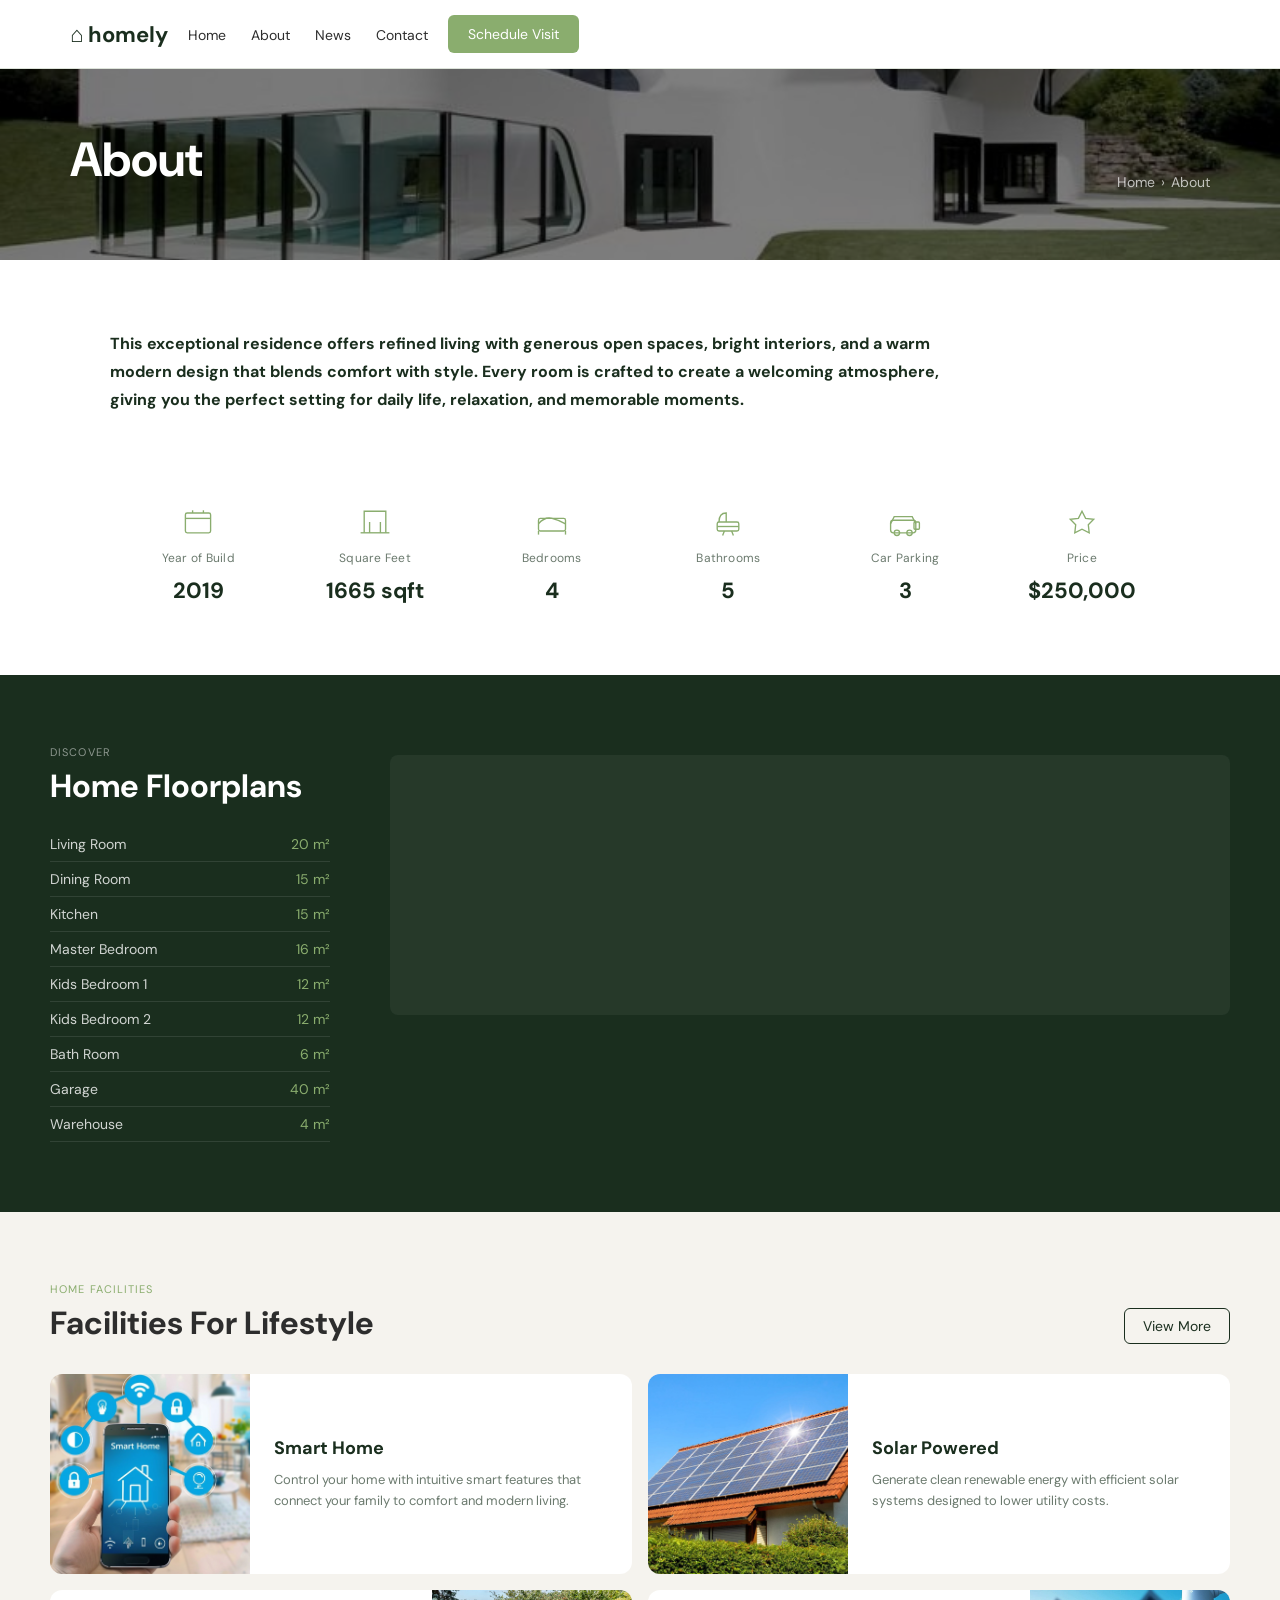
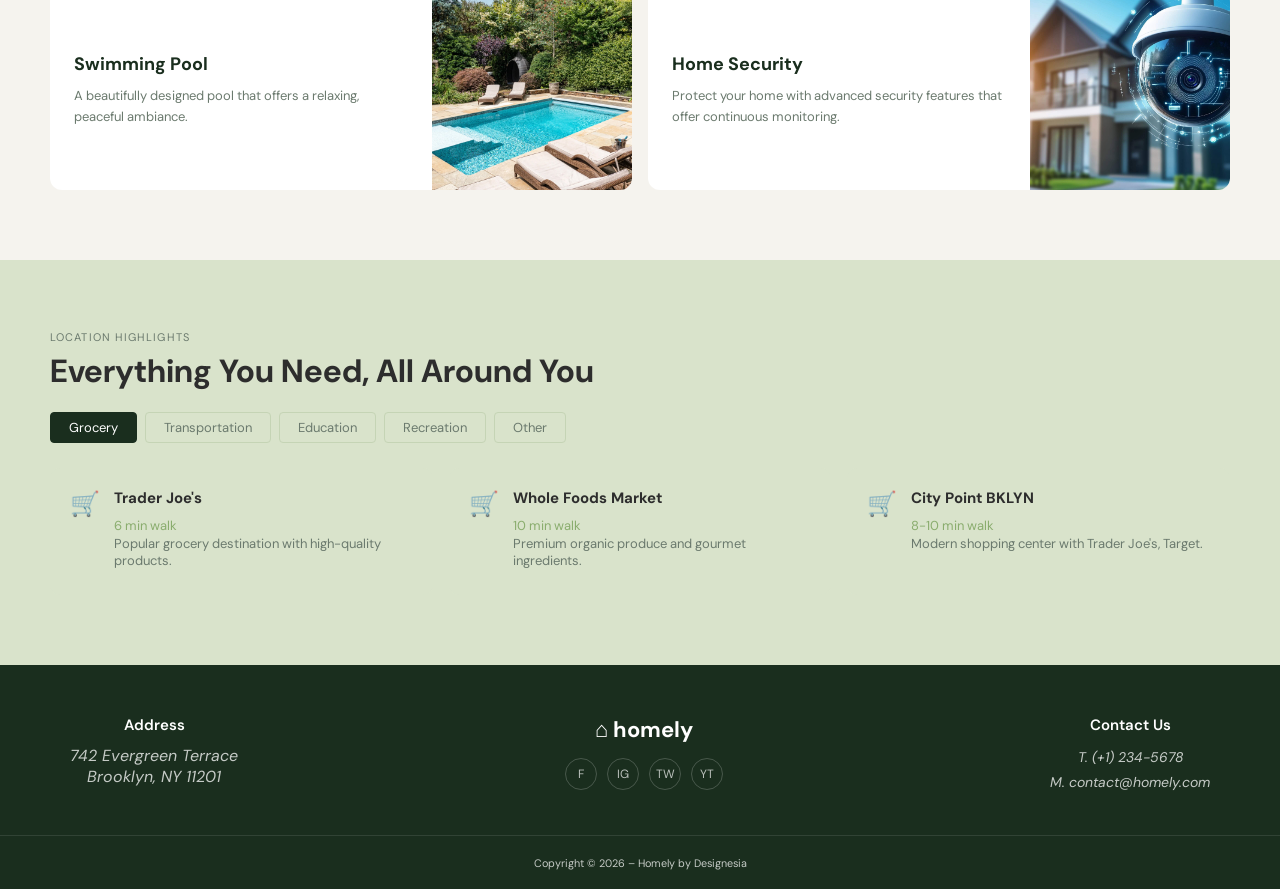
==== commit e2bbe487: "canvis en el html en general i el css" ====
--- a/about.html
+++ b/about.html
@@ -1,87 +1,94 @@
 <!DOCTYPE html>
-<html lang="es">
+<html lang="en">
 <head>
     <meta charset="UTF-8">
     <meta name="viewport" content="width=device-width, initial-scale=1.0">
-    <meta name="description" content="Homely - Tu próximo hogar perfecto">
+    <meta name="description" content="Homely – About the property. Learn about the features, floorplans, and facilities of this modern residence in Brooklyn, NY.">
     <meta name="keywords" content="Casa, Inmobiliaria, Hogar, Homely">
     <link rel="preconnect" href="https://fonts.googleapis.com">
     <link rel="preconnect" href="https://fonts.gstatic.com" crossorigin>
     <link href="https://fonts.googleapis.com/css2?family=Playfair+Display:wght@600;700&family=DM+Sans:wght@300;400;500&display=swap" rel="stylesheet">
     <link rel="stylesheet" href="styles.css">
-    <title>Homely</title>
+    <title>About – Homely | Brooklyn, NY</title>
 </head>
 <body>
 
-    <header id="header">
+    <a href="#main-content" class="skip-link">Skip to main content</a>
+
+    <header id="header" role="banner">
         <div class="nav-contenedor">
-            <a href="index.html" class="logo">⌂ homely</a>
-            <ul class="nav-links" id="nav-links">
-                <li><a href="index.html">Home</a></li>
-                <li><a href="about.html">About</a></li>
-                <li><a href="#">Gallery</a></li>
-                <li><a href="#">News</a></li>
-                <li><a href="contact.html" class="activo">Contact</a></li>
-            </ul>
+            <a href="index.html" class="logo" aria-label="Homely – Go to homepage">⌂ homely</a>
+            <nav aria-label="Main navigation">
+                <ul class="nav-links" id="nav-links">
+                    <li><a href="index.html">Home</a></li>
+                    <li><a href="about.html" aria-current="page">About</a></li>
+                    <li><a href="news.html">News</a></li>
+                    <li><a href="contact.html">Contact</a></li>
+                </ul>
+            </nav>
             <a href="contact.html" class="boton-verde">Schedule Visit</a>
-            <button class="hamburger" id="hamburger" aria-label="Abrir menú de navegación" aria-expanded="false" aria-controls="nav-links">☰</button>
+            <button class="hamburger" id="hamburger" aria-label="Open navigation menu" aria-expanded="false" aria-controls="nav-links">☰</button>
         </div>
     </header>
 
-    <main>
-
-        <section class="hero-pagina">
-            <div class="hero-pagina-fondo" style="background-image: url('assets/images/hero.png'); background-size: cover; background-position: center;"></div>
+    <main id="main-content">
+
+        <section class="hero-pagina" aria-label="Page header">
+            <div class="hero-pagina-fondo" style="background-image: url('assets/images/hero.png'); background-size: cover; background-position: center;" role="img" aria-label="Exterior view of the property"></div>
             <div class="hero-pagina-contenido">
                 <h1>About</h1>
-                <nav>
-                    <a href="index.html">Home</a> › About
+                <nav aria-label="Breadcrumb">
+                    <ol class="breadcrumb">
+                        <li><a href="index.html">Home</a></li>
+                        <li aria-current="page">About</li>
+                    </ol>
                 </nav>
             </div>
         </section>
 
-        <section class="seccion-about" aria-label="Sobre la propiedad">
+        <section class="seccion-about" aria-labelledby="about-prop-heading">
+            <h2 id="about-prop-heading" class="sr-only">Property Overview</h2>
             <p>This exceptional residence offers refined living with generous open spaces, bright interiors, and a warm modern design that blends comfort with style. Every room is crafted to create a welcoming atmosphere, giving you the perfect setting for daily life, relaxation, and memorable moments.</p>
-            <ul class="about-stats" aria-label="Características de la propiedad">
-                <li>
-                    <svg viewBox="0 0 40 40" fill="none" stroke="#8aad6e" stroke-width="1.5" width="36" height="36"><rect x="6" y="10" width="28" height="22" rx="2"/><line x1="6" y1="16" x2="34" y2="16"/><line x1="14" y1="10" x2="14" y2="7"/><line x1="26" y1="10" x2="26" y2="7"/></svg>
+            <ul class="about-stats" aria-label="Property characteristics">
+                <li>
+                    <svg viewBox="0 0 40 40" fill="none" stroke="#8aad6e" stroke-width="1.5" width="36" height="36" aria-hidden="true" focusable="false"><rect x="6" y="10" width="28" height="22" rx="2"/><line x1="6" y1="16" x2="34" y2="16"/><line x1="14" y1="10" x2="14" y2="7"/><line x1="26" y1="10" x2="26" y2="7"/></svg>
                     <span class="stat-label">Year of Build</span>
                     <span class="stat-valor">2019</span>
                 </li>
                 <li>
-                    <svg viewBox="0 0 40 40" fill="none" stroke="#8aad6e" stroke-width="1.5" width="36" height="36"><polyline points="8,32 8,8 32,8 32,32"/><line x1="4" y1="32" x2="36" y2="32"/><line x1="14" y1="32" x2="14" y2="20"/><line x1="26" y1="32" x2="26" y2="20"/></svg>
+                    <svg viewBox="0 0 40 40" fill="none" stroke="#8aad6e" stroke-width="1.5" width="36" height="36" aria-hidden="true" focusable="false"><polyline points="8,32 8,8 32,8 32,32"/><line x1="4" y1="32" x2="36" y2="32"/><line x1="14" y1="32" x2="14" y2="20"/><line x1="26" y1="32" x2="26" y2="20"/></svg>
                     <span class="stat-label">Square Feet</span>
                     <span class="stat-valor">1665 sqft</span>
                 </li>
                 <li>
-                    <svg viewBox="0 0 40 40" fill="none" stroke="#8aad6e" stroke-width="1.5" width="36" height="36"><rect x="5" y="16" width="30" height="14" rx="2"/><path d="M5 22 Q12 14 20 16 Q28 18 35 22"/><line x1="5" y1="30" x2="5" y2="34"/><line x1="35" y1="30" x2="35" y2="34"/></svg>
+                    <svg viewBox="0 0 40 40" fill="none" stroke="#8aad6e" stroke-width="1.5" width="36" height="36" aria-hidden="true" focusable="false"><rect x="5" y="16" width="30" height="14" rx="2"/><path d="M5 22 Q12 14 20 16 Q28 18 35 22"/><line x1="5" y1="30" x2="5" y2="34"/><line x1="35" y1="30" x2="35" y2="34"/></svg>
                     <span class="stat-label">Bedrooms</span>
                     <span class="stat-valor">4</span>
                 </li>
                 <li>
-                    <svg viewBox="0 0 40 40" fill="none" stroke="#8aad6e" stroke-width="1.5" width="36" height="36"><path d="M10 20 Q10 10 18 10 L18 20"/><rect x="8" y="20" width="24" height="10" rx="2"/><line x1="16" y1="30" x2="14" y2="35"/><line x1="24" y1="30" x2="26" y2="35"/><line x1="8" y1="25" x2="32" y2="25"/></svg>
+                    <svg viewBox="0 0 40 40" fill="none" stroke="#8aad6e" stroke-width="1.5" width="36" height="36" aria-hidden="true" focusable="false"><path d="M10 20 Q10 10 18 10 L18 20"/><rect x="8" y="20" width="24" height="10" rx="2"/><line x1="16" y1="30" x2="14" y2="35"/><line x1="24" y1="30" x2="26" y2="35"/><line x1="8" y1="25" x2="32" y2="25"/></svg>
                     <span class="stat-label">Bathrooms</span>
                     <span class="stat-valor">5</span>
                 </li>
                 <li>
-                    <svg viewBox="0 0 40 40" fill="none" stroke="#8aad6e" stroke-width="1.5" width="36" height="36"><rect x="4" y="18" width="28" height="14" rx="3"/><path d="M4 22 L8 14 L28 14 L32 22"/><circle cx="11" cy="32" r="3"/><circle cx="25" cy="32" r="3"/><rect x="30" y="20" width="6" height="8" rx="1"/></svg>
+                    <svg viewBox="0 0 40 40" fill="none" stroke="#8aad6e" stroke-width="1.5" width="36" height="36" aria-hidden="true" focusable="false"><rect x="4" y="18" width="28" height="14" rx="3"/><path d="M4 22 L8 14 L28 14 L32 22"/><circle cx="11" cy="32" r="3"/><circle cx="25" cy="32" r="3"/><rect x="30" y="20" width="6" height="8" rx="1"/></svg>
                     <span class="stat-label">Car Parking</span>
                     <span class="stat-valor">3</span>
                 </li>
                 <li>
-                    <svg viewBox="0 0 40 40" fill="none" stroke="#8aad6e" stroke-width="1.5" width="36" height="36"><path d="M20 8 L24 16 L33 17 L27 23 L28 32 L20 28 L12 32 L13 23 L7 17 L16 16 Z"/></svg>
+                    <svg viewBox="0 0 40 40" fill="none" stroke="#8aad6e" stroke-width="1.5" width="36" height="36" aria-hidden="true" focusable="false"><path d="M20 8 L24 16 L33 17 L27 23 L28 32 L20 28 L12 32 L13 23 L7 17 L16 16 Z"/></svg>
                     <span class="stat-label">Price</span>
                     <span class="stat-valor">$250,000</span>
                 </li>
             </ul>
         </section>
 
-        <section class="seccion-planos" aria-label="Planos de la propiedad">
+        <section class="seccion-planos" aria-labelledby="floorplan-heading">
             <div class="planos-inner">
                 <div>
-                    <p style="color: rgba(255,255,255,0.5); font-size:11px; letter-spacing:0.1em; text-transform:uppercase; margin-bottom:6px;">Discover</p>
-                    <h2 style="color:white; font-size:32px;">Home Floorplans</h2>
-                    <ul class="planos-lista" aria-label="Distribución de habitaciones">
+                    <p style="color: rgba(255,255,255,0.5); font-size:11px; letter-spacing:0.1em; text-transform:uppercase; margin-bottom:6px;" aria-hidden="true">Discover</p>
+                    <h2 id="floorplan-heading" style="color:white; font-size:32px;">Home Floorplans</h2>
+                    <ul class="planos-lista" aria-label="Room distribution">
                         <li><span>Living Room</span><span>20 m²</span></li>
                         <li><span>Dining Room</span><span>15 m²</span></li>
                         <li><span>Kitchen</span><span>15 m²</span></li>
@@ -94,29 +101,29 @@
                     </ul>
                 </div>
                 <div class="planos-derecha">
-                    <div class="plano-imagen" role="img" aria-label="Plano de la planta principal"></div>
-                </div>
-            </div>
-        </section>
-
-        <section class="seccion-facilities" aria-label="Instalaciones de la propiedad">
+                    <div class="plano-imagen" role="img" aria-label="Floor plan of the main level"></div>
+                </div>
+            </div>
+        </section>
+
+        <section class="seccion-facilities" aria-labelledby="facilities-heading">
             <div class="facilities-cabecera">
                 <div>
                     <p class="label-verde">Home Facilities</p>
-                    <h2>Facilities For Lifestyle</h2>
+                    <h2 id="facilities-heading">Facilities For Lifestyle</h2>
                 </div>
                 <a href="#" class="boton-outline2">View More</a>
             </div>
             <div class="facilities-grid">
                 <article class="fac-caja fac-ancha">
-                    <div class="fac-imagen" role="img" aria-label="Smart Home" style="background-image: url('assets/images/smart-home.png'); background-size: cover; background-position: center;"></div>
+                    <div class="fac-imagen" role="img" aria-label="Smart Home control interface" style="background-image: url('assets/images/smart-home.png'); background-size: cover; background-position: center;"></div>
                     <div>
                         <h3>Smart Home</h3>
                         <p>Control your home with intuitive smart features that connect your family to comfort and modern living.</p>
                     </div>
                 </article>
                 <article class="fac-caja fac-ancha">
-                    <div class="fac-imagen" role="img" aria-label="Solar Powered" style="background-image: url('assets/images/solar.png'); background-size: cover; background-position: center;"></div>
+                    <div class="fac-imagen" role="img" aria-label="Solar panels on the roof" style="background-image: url('assets/images/solar.png'); background-size: cover; background-position: center;"></div>
                     <div>
                         <h3>Solar Powered</h3>
                         <p>Generate clean renewable energy with efficient solar systems designed to lower utility costs.</p>
@@ -127,30 +134,30 @@
                         <h3>Swimming Pool</h3>
                         <p>A beautifully designed pool that offers a relaxing, peaceful ambiance.</p>
                     </div>
-                    <div class="fac-imagen" role="img" aria-label="Swimming Pool" style="background-image: url('assets/images/piscina.png'); background-size: cover; background-position: center;"></div>
+                    <div class="fac-imagen" role="img" aria-label="Outdoor swimming pool with garden" style="background-image: url('assets/images/piscina.png'); background-size: cover; background-position: center;"></div>
                 </article>
                 <article class="fac-caja fac-ancha fac-invertida">
                     <div>
                         <h3>Home Security</h3>
                         <p>Protect your home with advanced security features that offer continuous monitoring.</p>
                     </div>
-                    <div class="fac-imagen" role="img" aria-label="Home Security" style="background-image: url('assets/images/seguridad.png'); background-size: cover; background-position: center;"></div>
-                </article>
-            </div>
-        </section>
-
-        <section class="seccion-localizacion" aria-label="Puntos de interés cercanos">
+                    <div class="fac-imagen" role="img" aria-label="Smart security camera" style="background-image: url('assets/images/seguridad.png'); background-size: cover; background-position: center;"></div>
+                </article>
+            </div>
+        </section>
+
+        <section class="seccion-localizacion" aria-labelledby="location-heading">
             <div class="localizacion-inner">
-                <p style="font-size:11px; letter-spacing:0.1em; text-transform:uppercase; color:#6b7a6e; margin-bottom:6px;">Location Highlights</p>
-                <h2>Everything You Need, All Around You</h2>
-                <div class="loc-tabs" role="list" aria-label="Categorías de lugares cercanos">
-                    <div class="loc-tab loc-tab-activo" role="listitem">Grocery</div>
-                    <div class="loc-tab" role="listitem">Transportation</div>
-                    <div class="loc-tab" role="listitem">Education</div>
-                    <div class="loc-tab" role="listitem">Recreation</div>
-                    <div class="loc-tab" role="listitem">Other</div>
-                </div>
-                <div class="loc-cajas">
+                <p style="font-size:11px; letter-spacing:0.1em; text-transform:uppercase; color:#6b7a6e; margin-bottom:6px;" aria-hidden="true">Location Highlights</p>
+                <h2 id="location-heading">Everything You Need, All Around You</h2>
+                <div class="loc-tabs" role="tablist" aria-label="Nearby place categories">
+                    <button class="loc-tab loc-tab-activo" role="tab" aria-selected="true">Grocery</button>
+                    <button class="loc-tab" role="tab" aria-selected="false">Transportation</button>
+                    <button class="loc-tab" role="tab" aria-selected="false">Education</button>
+                    <button class="loc-tab" role="tab" aria-selected="false">Recreation</button>
+                    <button class="loc-tab" role="tab" aria-selected="false">Other</button>
+                </div>
+                <div class="loc-cajas" role="tabpanel">
                     <article class="loc-caja">
                         <span style="font-size:24px;" aria-hidden="true">🛒</span>
                         <div>
@@ -178,47 +185,38 @@
                 </div>
             </div>
         </section>
-
-        <div class="ticker-wrap" aria-hidden="true">
-            <div class="ticker">
-                <span>Elegant Urban Residence</span>
-                <span>Serene Garden Outlook</span>
-                <span>Modern Living Spaces</span>
-                <span>Premium Facilities</span>
-                <span>Smart Home Ready</span>
-                <span>Elegant Urban Residence</span>
-                <span>Serene Garden Outlook</span>
-                <span>Modern Living Spaces</span>
-            </div>
-        </div>
-
     </main>
 
-    <footer>
+    <footer role="contentinfo">
         <div class="footer-grid">
             <div style="text-align:center;">
-                <h4>Address</h4>
-                <p>742 Evergreen Terrace<br>Brooklyn, NY 11201</p>
+                <h2 class="footer-heading">Address</h2>
+                <address>742 Evergreen Terrace<br>Brooklyn, NY 11201</address>
             </div>
             <div style="text-align:center;">
-                <a href="index.html" class="logo" style="color:white;" aria-label="Homely - Ir a inicio">⌂ homely</a>
-                <div class="footer-social">
-                    <a href="#" aria-label="Facebook">f</a>
-                    <a href="#" aria-label="Instagram">ig</a>
-                    <a href="#" aria-label="Twitter">tw</a>
-                    <a href="#" aria-label="YouTube">yt</a>
-                </div>
+                <a href="index.html" class="logo" style="color:white;" aria-label="Homely – Go to homepage">⌂ homely</a>
+                <nav aria-label="Social media links">
+                    <div class="footer-social">
+                        <a href="#" aria-label="Facebook">f</a>
+                        <a href="#" aria-label="Instagram">ig</a>
+                        <a href="#" aria-label="Twitter / X">tw</a>
+                        <a href="#" aria-label="YouTube">yt</a>
+                    </div>
+                </nav>
             </div>
             <div style="text-align:center;">
-                <h4>Contact Us</h4>
-                <p>T. (+1) 234-5678</p>
-                <p>M. contact@homely.com</p>
+                <h2 class="footer-heading">Contact Us</h2>
+                <address>
+                    <p>T. (+1) 234-5678</p>
+                    <p>M. <a href="mailto:contact@homely.com" style="color:inherit;">contact@homely.com</a></p>
+                </address>
             </div>
         </div>
         <div class="footer-inferior">
-            <p>Copyright 2026 - Homely by Designesia</p>
+            <p><small>Copyright &copy; 2026 – Homely by Designesia</small></p>
         </div>
     </footer>
 
+    <script src="script.js"></script>
 </body>
 </html>
--- a/styles.css
+++ b/styles.css
@@ -969,4 +969,84 @@
         padding-bottom: 20px;
         margin-bottom: 20px;
     }
+}
+
+.skip-link {
+    position: absolute;
+    top: -100px;
+    left: 16px;
+    background: #1a2e1e;
+    color: white;
+    padding: 10px 18px;
+    border-radius: 0 0 6px 6px;
+    font-size: 14px;
+    z-index: 9999;
+    transition: top 0.2s;
+}
+.skip-link:focus {
+    top: 0;
+    outline: 3px solid #8aad6e;
+    outline-offset: 2px;
+}
+
+.sr-only {
+    position: absolute;
+    width: 1px;
+    height: 1px;
+    padding: 0;
+    margin: -1px;
+    overflow: hidden;
+    clip: rect(0,0,0,0);
+    white-space: nowrap;
+    border: 0;
+}
+
+a:focus-visible,
+button:focus-visible,
+input:focus-visible,
+select:focus-visible,
+textarea:focus-visible {
+    outline: 3px solid #8aad6e;
+    outline-offset: 2px;
+}
+
+.breadcrumb {
+    list-style: none;
+    display: flex;
+    gap: 6px;
+    align-items: center;
+    color: rgba(255,255,255,0.7);
+    font-size: 14px;
+}
+.breadcrumb li + li::before {
+    content: '›';
+    margin-right: 6px;
+}
+.breadcrumb a {
+    color: rgba(255,255,255,0.7);
+}
+
+.footer-heading {
+    color: white;
+    margin-bottom: 10px;
+    font-size: 15px;
+    font-weight: 600;
+}
+
+.loc-tab {
+    cursor: pointer;
+    font-family: 'DM Sans', sans-serif;
+    border-radius: 4px;
+}
+
+.galeria-controles {
+    display: flex;
+    gap: 8px;
+    margin-bottom: 14px;
+}
+
+.campo label {
+    font-size: 13px;
+    font-weight: 500;
+    color: #6b7a6e;
 }
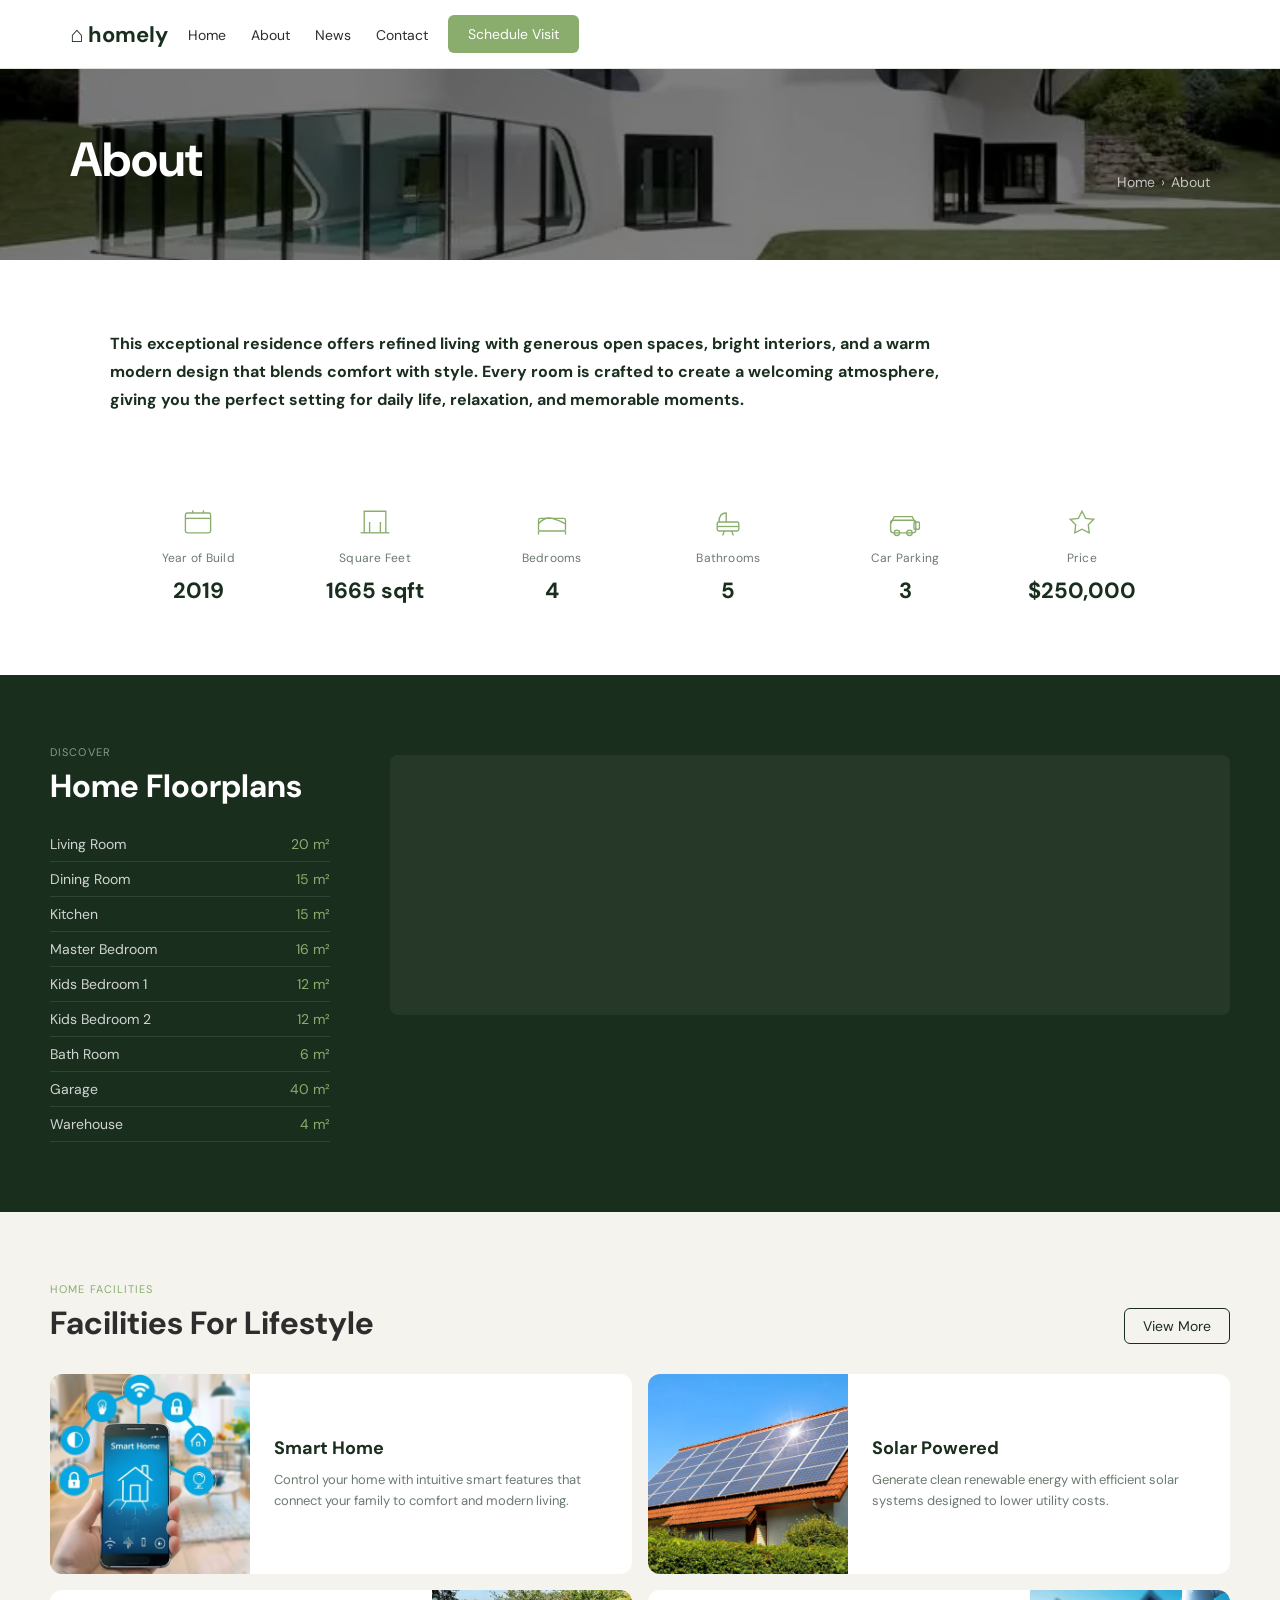
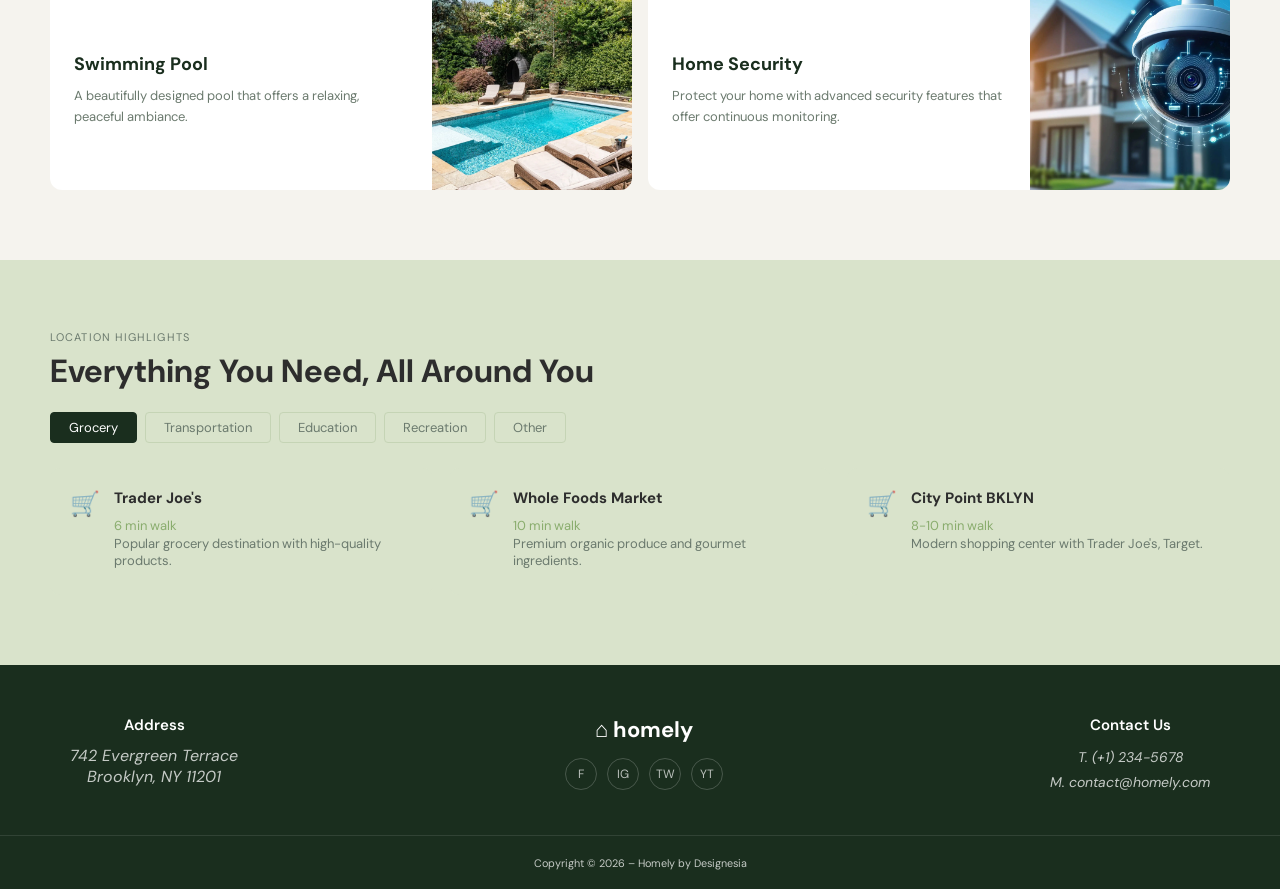
==== commit 931df1a6: "canvis i millora en imatges i rendiment" ====
--- a/about.html
+++ b/about.html
@@ -7,7 +7,9 @@
     <meta name="keywords" content="Casa, Inmobiliaria, Hogar, Homely">
     <link rel="preconnect" href="https://fonts.googleapis.com">
     <link rel="preconnect" href="https://fonts.gstatic.com" crossorigin>
-    <link href="https://fonts.googleapis.com/css2?family=Playfair+Display:wght@600;700&family=DM+Sans:wght@300;400;500&display=swap" rel="stylesheet">
+    <link rel="preload" as="style" href="https://fonts.googleapis.com/css2?family=Playfair+Display:wght@600;700&family=DM+Sans:wght@300;400;500&display=swap">
+    <link rel="stylesheet" href="https://fonts.googleapis.com/css2?family=Playfair+Display:wght@600;700&family=DM+Sans:wght@300;400;500&display=swap" media="print" onload="this.media='all'">
+    <noscript><link rel="stylesheet" href="https://fonts.googleapis.com/css2?family=Playfair+Display:wght@600;700&family=DM+Sans:wght@300;400;500&display=swap"></noscript>
     <link rel="stylesheet" href="styles.css">
     <title>About – Homely | Brooklyn, NY</title>
 </head>
@@ -34,7 +36,7 @@
     <main id="main-content">
 
         <section class="hero-pagina" aria-label="Page header">
-            <div class="hero-pagina-fondo" style="background-image: url('assets/images/hero.png'); background-size: cover; background-position: center;" role="img" aria-label="Exterior view of the property"></div>
+            <div class="hero-pagina-fondo" style="background-image: url('assets/images/hero.webp'); background-size: cover; background-position: center;" role="img" aria-label="Exterior view of the property"></div>
             <div class="hero-pagina-contenido">
                 <h1>About</h1>
                 <nav aria-label="Breadcrumb">
@@ -116,14 +118,14 @@
             </div>
             <div class="facilities-grid">
                 <article class="fac-caja fac-ancha">
-                    <div class="fac-imagen" role="img" aria-label="Smart Home control interface" style="background-image: url('assets/images/smart-home.png'); background-size: cover; background-position: center;"></div>
+                    <div class="fac-imagen" role="img" aria-label="Smart Home control interface" style="background-image: url('assets/images/smart-home.webp'); background-size: cover; background-position: center;"></div>
                     <div>
                         <h3>Smart Home</h3>
                         <p>Control your home with intuitive smart features that connect your family to comfort and modern living.</p>
                     </div>
                 </article>
                 <article class="fac-caja fac-ancha">
-                    <div class="fac-imagen" role="img" aria-label="Solar panels on the roof" style="background-image: url('assets/images/solar.png'); background-size: cover; background-position: center;"></div>
+                    <div class="fac-imagen" role="img" aria-label="Solar panels on the roof" style="background-image: url('assets/images/solar.webp'); background-size: cover; background-position: center;"></div>
                     <div>
                         <h3>Solar Powered</h3>
                         <p>Generate clean renewable energy with efficient solar systems designed to lower utility costs.</p>
@@ -134,14 +136,14 @@
                         <h3>Swimming Pool</h3>
                         <p>A beautifully designed pool that offers a relaxing, peaceful ambiance.</p>
                     </div>
-                    <div class="fac-imagen" role="img" aria-label="Outdoor swimming pool with garden" style="background-image: url('assets/images/piscina.png'); background-size: cover; background-position: center;"></div>
+                    <div class="fac-imagen" role="img" aria-label="Outdoor swimming pool with garden" style="background-image: url('assets/images/piscina.webp'); background-size: cover; background-position: center;"></div>
                 </article>
                 <article class="fac-caja fac-ancha fac-invertida">
                     <div>
                         <h3>Home Security</h3>
                         <p>Protect your home with advanced security features that offer continuous monitoring.</p>
                     </div>
-                    <div class="fac-imagen" role="img" aria-label="Smart security camera" style="background-image: url('assets/images/seguridad.png'); background-size: cover; background-position: center;"></div>
+                    <div class="fac-imagen" role="img" aria-label="Smart security camera" style="background-image: url('assets/images/seguridad.webp'); background-size: cover; background-position: center;"></div>
                 </article>
             </div>
         </section>
--- a/styles.css
+++ b/styles.css
@@ -831,6 +831,7 @@
     right: 0;
     background: linear-gradient(to top, rgba(0,0,0,0.7) 0%, transparent 100%);
     padding: 40px 16px 16px 16px;
+    color: white;
 }
 
 .news-overlay h2 {
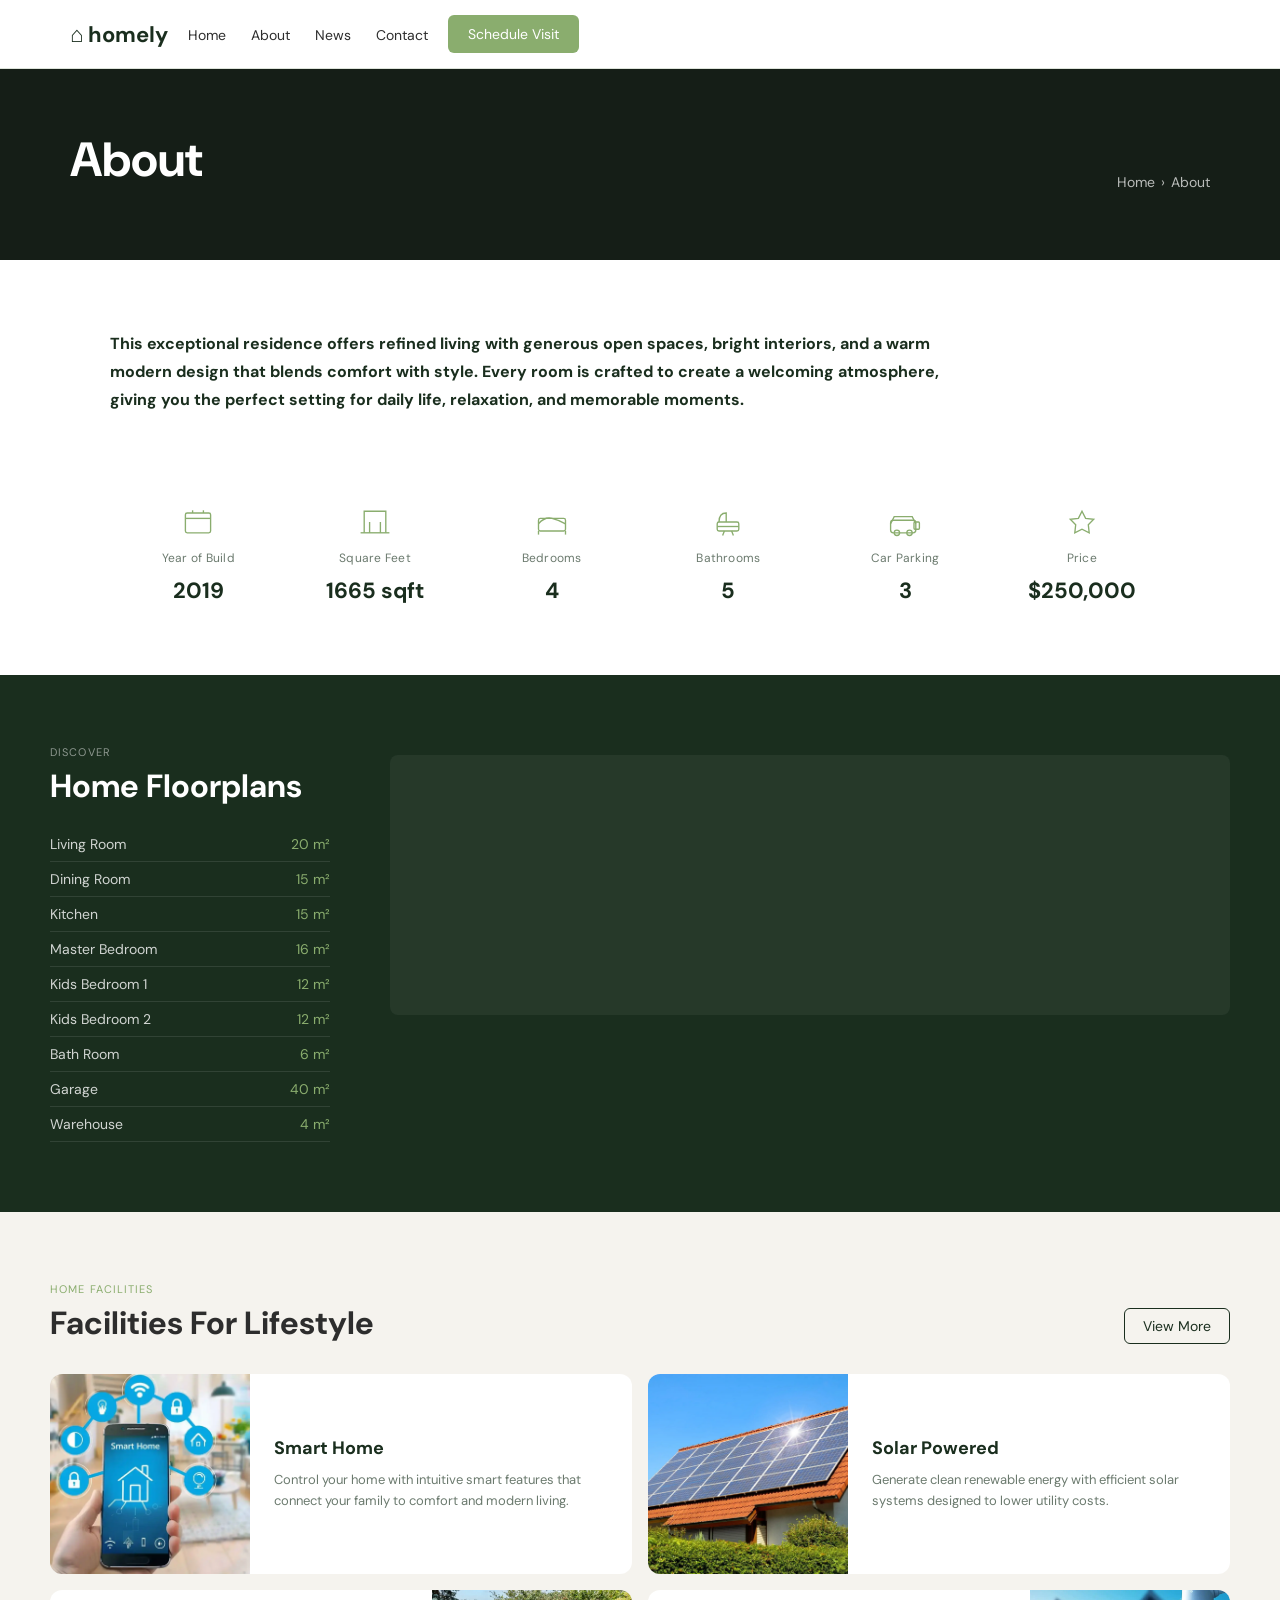
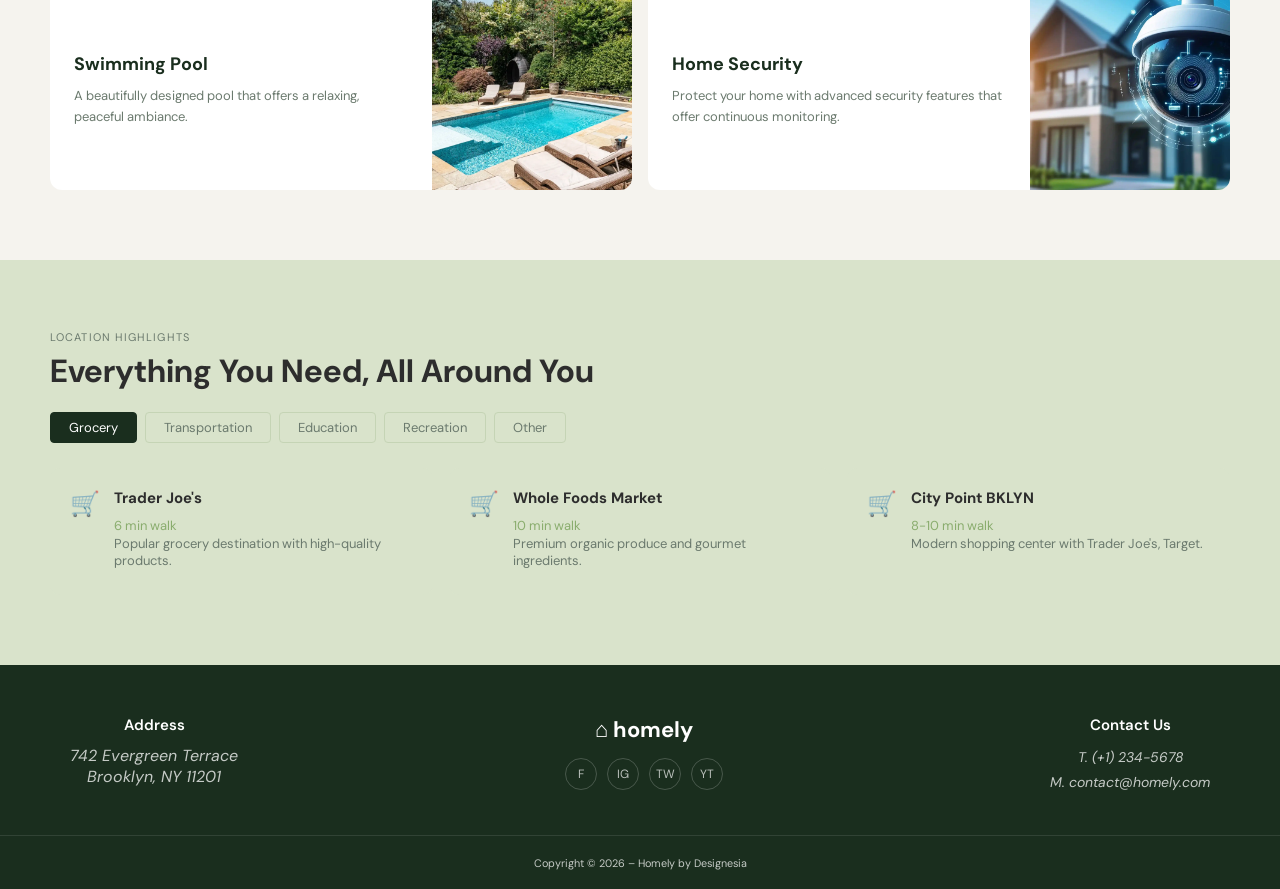
==== commit 1155326f: "favicon" ====
--- a/about.html
+++ b/about.html
@@ -1,17 +1,19 @@
 <!DOCTYPE html>
 <html lang="en">
 <head>
+<head>
     <meta charset="UTF-8">
     <meta name="viewport" content="width=device-width, initial-scale=1.0">
-    <meta name="description" content="Homely – About the property. Learn about the features, floorplans, and facilities of this modern residence in Brooklyn, NY.">
+    <meta name="description" content="Homely - Your next perfect home. Modern residence at 742 Evergreen Terrace, Brooklyn. 4 bedrooms, smart home, solar powered, swimming pool.">
     <meta name="keywords" content="Casa, Inmobiliaria, Hogar, Homely">
+    <link rel="icon" href="favicon.ico" type="image/x-icon">
     <link rel="preconnect" href="https://fonts.googleapis.com">
     <link rel="preconnect" href="https://fonts.gstatic.com" crossorigin>
     <link rel="preload" as="style" href="https://fonts.googleapis.com/css2?family=Playfair+Display:wght@600;700&family=DM+Sans:wght@300;400;500&display=swap">
     <link rel="stylesheet" href="https://fonts.googleapis.com/css2?family=Playfair+Display:wght@600;700&family=DM+Sans:wght@300;400;500&display=swap" media="print" onload="this.media='all'">
     <noscript><link rel="stylesheet" href="https://fonts.googleapis.com/css2?family=Playfair+Display:wght@600;700&family=DM+Sans:wght@300;400;500&display=swap"></noscript>
     <link rel="stylesheet" href="styles.css">
-    <title>About – Homely | Brooklyn, NY</title>
+    <title>Homely – Your Next Perfect Home | Brooklyn, NY</title>
 </head>
 <body>
 
